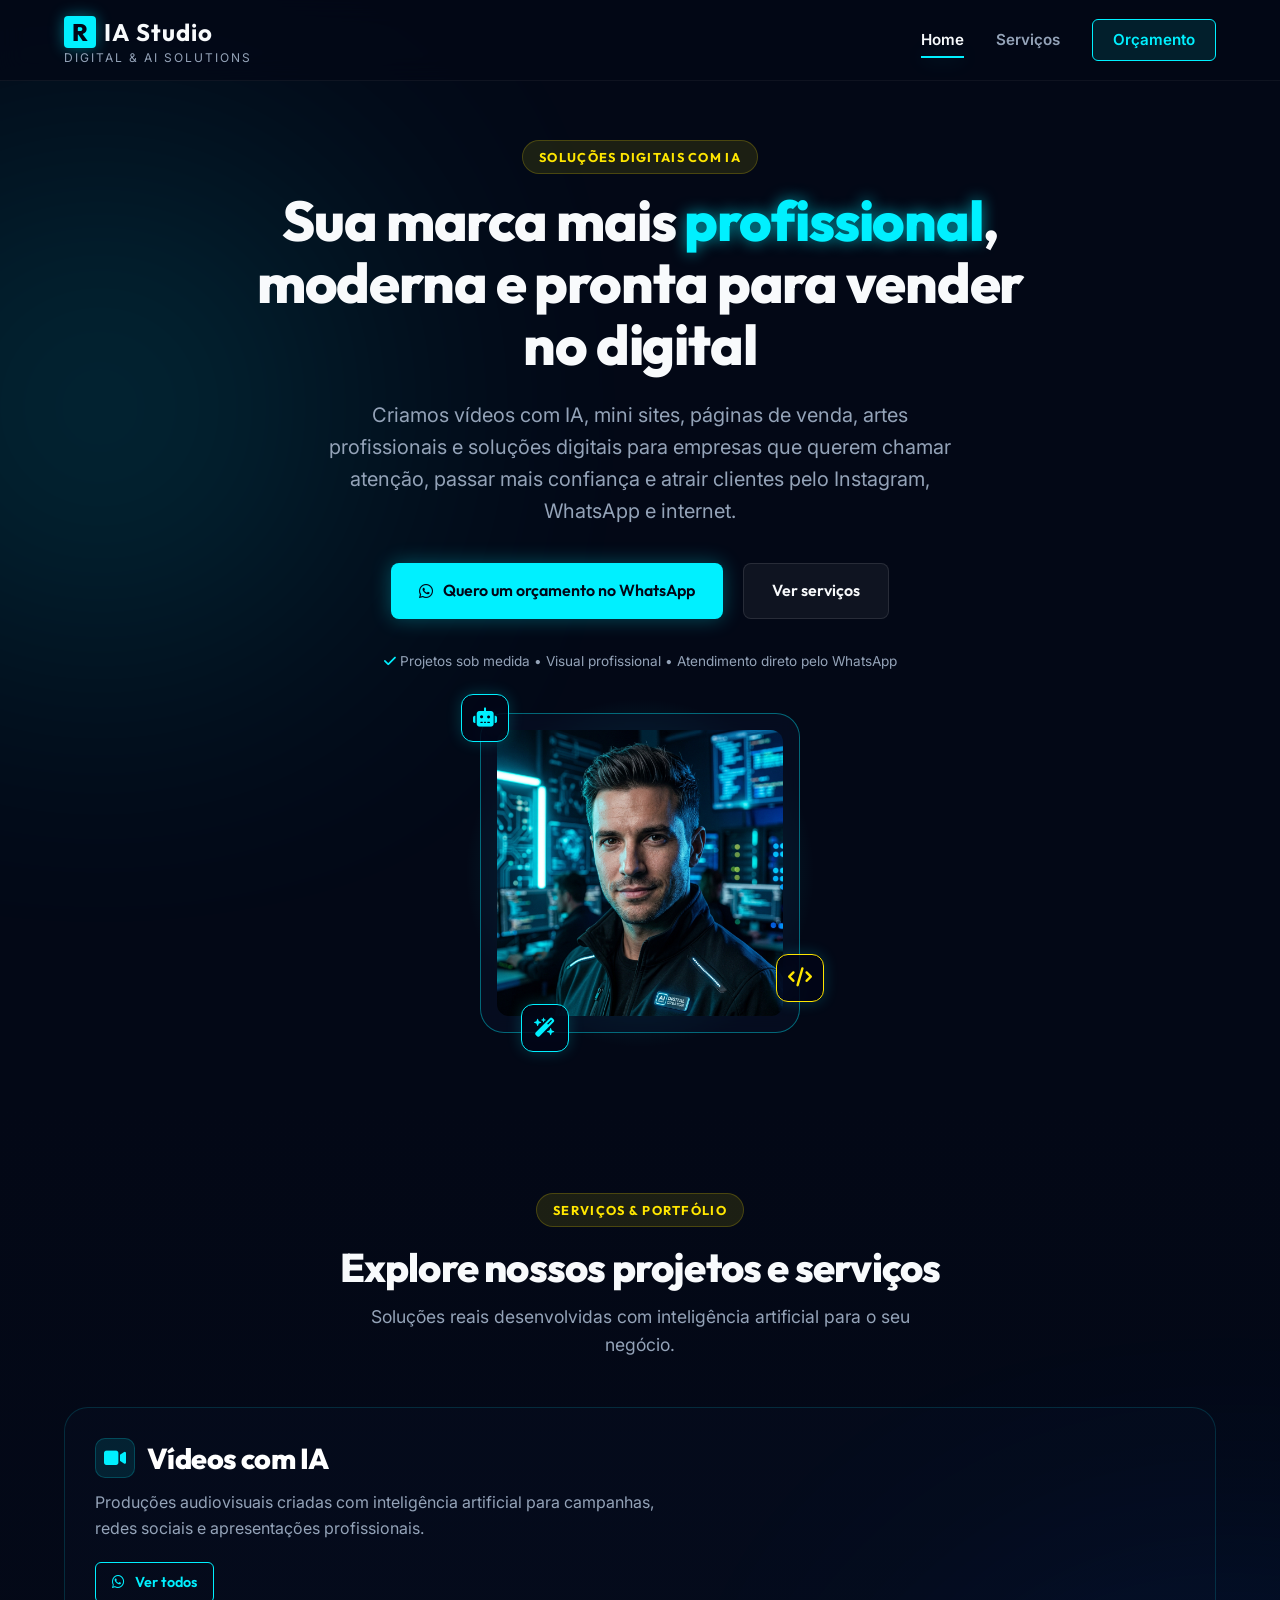
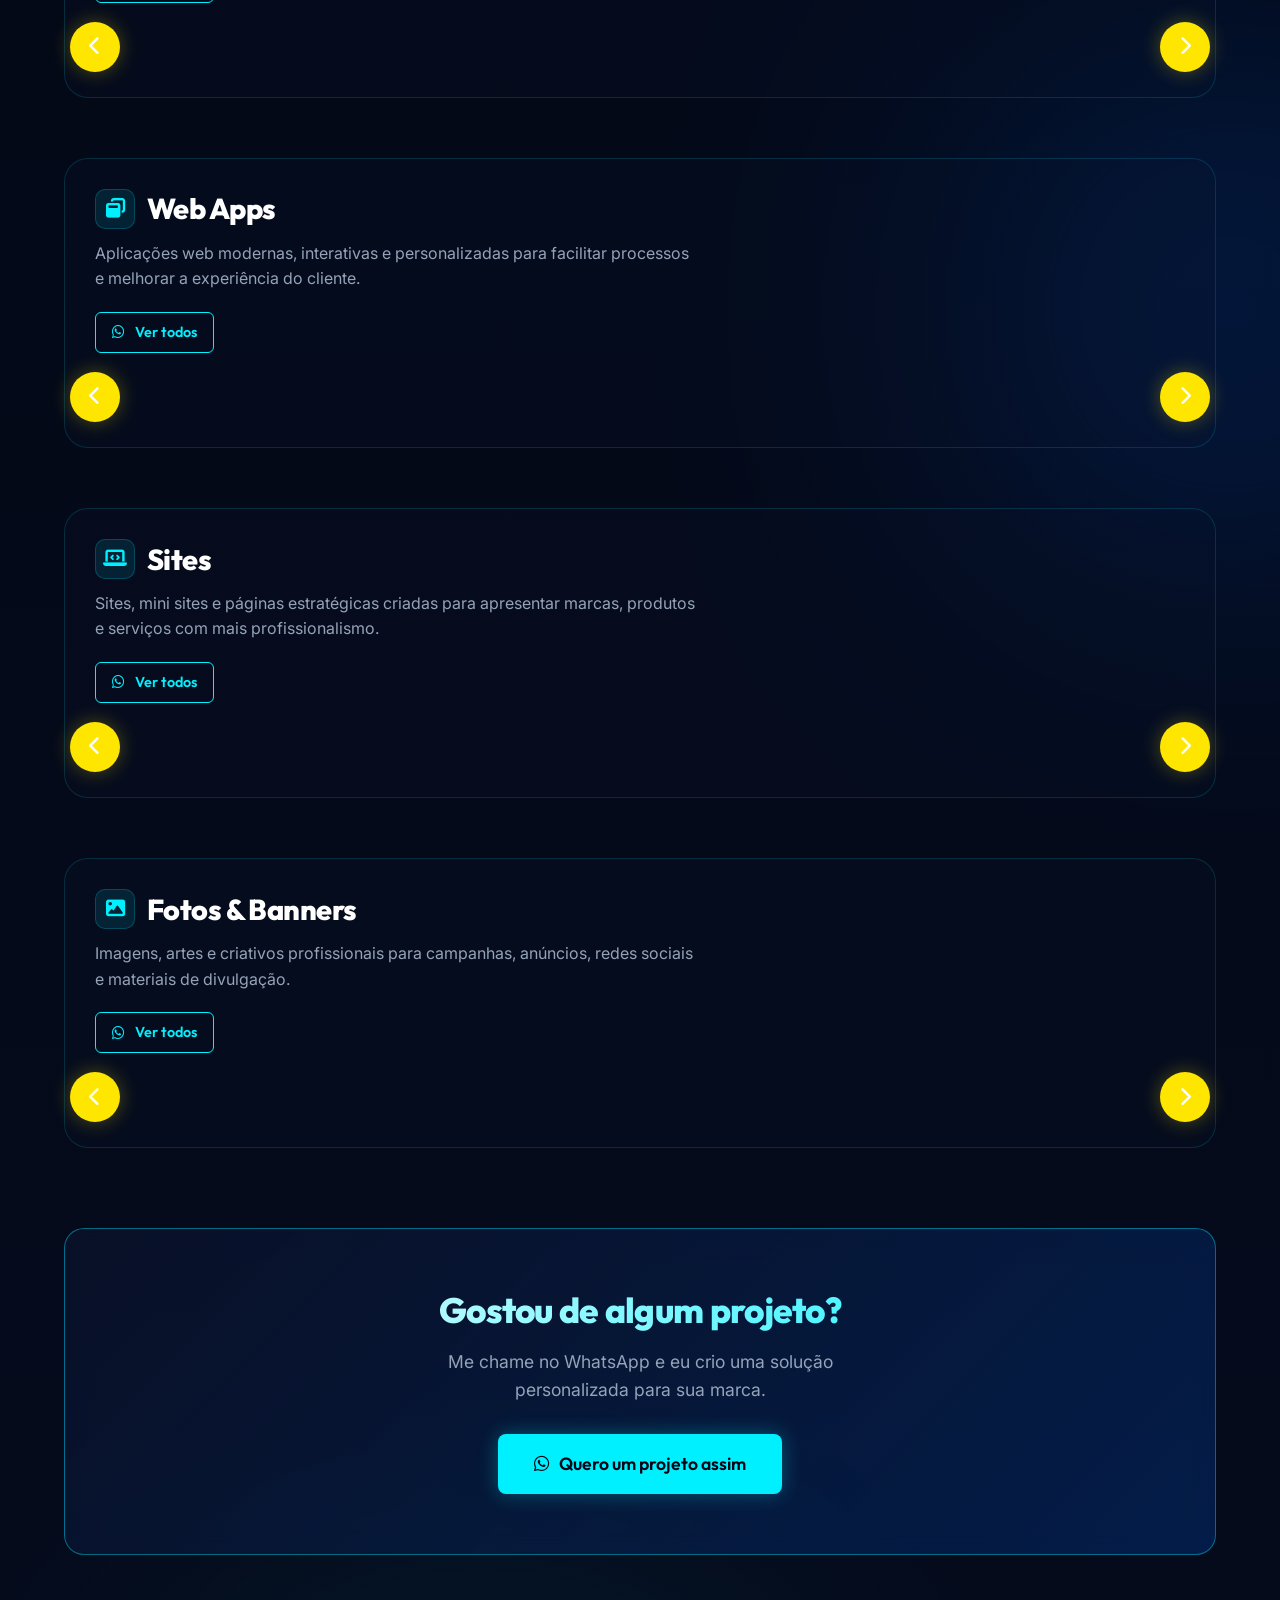
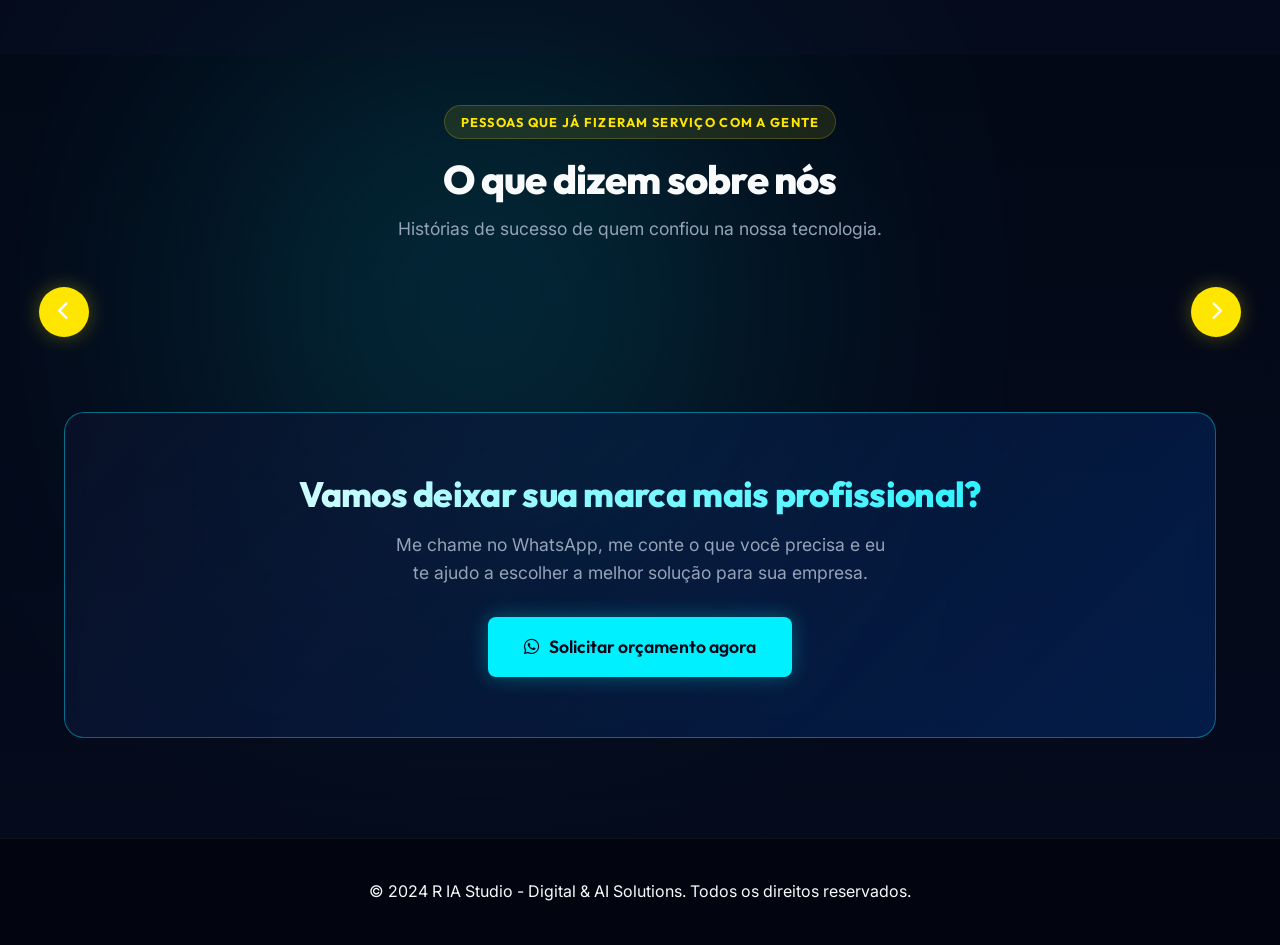
==== index.html @ 137bfc3b "feat: Restructure portfolio into 4 separate category carousels and remove tab filtering" ====
<!DOCTYPE html>
<html lang="pt-BR">
<head>
    <meta charset="UTF-8">
    <meta name="viewport" content="width=device-width, initial-scale=1.0">
    <meta name="description" content="R IA Studio - Digital & AI Solutions. Portfólio premium de criação de vídeos, web apps, sites e artes usando Inteligência Artificial.">
    <title>R IA Studio | Digital & AI Solutions</title>
    
    <!-- Google Fonts -->
    <link rel="preconnect" href="https://fonts.googleapis.com">
    <link rel="preconnect" href="https://fonts.gstatic.com" crossorigin>
    <link href="https://fonts.googleapis.com/css2?family=Inter:wght@300;400;600;700&family=Outfit:wght@400;600;800&display=swap" rel="stylesheet">
    
    <!-- FontAwesome for Icons -->
    <link rel="stylesheet" href="https://cdnjs.cloudflare.com/ajax/libs/font-awesome/6.4.0/css/all.min.css">
    
    <!-- Custom CSS -->
    <link rel="stylesheet" href="style.css">
</head>
<body data-whatsapp="5511999999999">

    <!-- Background Glows -->
    <div class="glow-bg glow-1"></div>
    <div class="glow-bg glow-2"></div>
    <div class="glow-bg glow-3"></div>

    <!-- Header / Navbar -->
    <header class="header">
        <div class="container header-container">
            <a href="#" class="brand-logo">
                <div class="brand-top">
                    <span class="brand-r">R</span>
                    <span class="brand-name">IA Studio</span>
                </div>
                <span class="brand-sub">Digital & AI Solutions</span>
            </a>
            
            <nav class="nav">
                <a href="#home" class="nav-link active">Home</a>

                <a href="#services" class="nav-link">Serviços</a>
                <a href="https://wa.me/5511999999999" target="_blank" class="nav-link nav-btn">Orçamento</a>
            </nav>
            
            <button class="mobile-nav-toggle" aria-label="Abrir Menu">
                <i class="fa-solid fa-bars"></i>
            </button>
        </div>
    </header>

    <!-- Mobile Navigation Menu -->
    <div class="mobile-menu">
        <a href="#home" class="mobile-link">Home</a>

        <a href="#services" class="mobile-link">Serviços</a>
        <a href="https://wa.me/5511999999999" target="_blank" class="mobile-link mobile-btn">Orçamento</a>
    </div>

    <!-- SESSÃO 1: HERO -->
    <section id="home" class="hero">
        <div class="container hero-container">
            <div class="hero-content">

                
                <span class="badge neon-yellow-text">SOLUÇÕES DIGITAIS COM IA</span>
                <h1 class="hero-title editable" data-key="hero-title">Sua marca mais <span class="text-glow">profissional</span>, moderna e pronta para vender no digital</h1>
                <p class="hero-description editable" data-key="hero-description">Criamos vídeos com IA, mini sites, páginas de venda, artes profissionais e soluções digitais para empresas que querem chamar atenção, passar mais confiança e atrair clientes pelo Instagram, WhatsApp e internet.</p>
                
                <div class="hero-buttons">
                    <a href="https://wa.me/5511999999999" target="_blank" class="btn btn-primary"><i class="fa-brands fa-whatsapp"></i> Quero um orçamento no WhatsApp</a>
                    <a href="#services" class="btn btn-secondary">Ver serviços</a>
                </div>
                <p class="hero-small-text"><i class="fa-solid fa-check"></i> Projetos sob medida &bull; Visual profissional &bull; Atendimento direto pelo WhatsApp</p>
            </div>
            
            <!-- Hero Image Wrapper -->
            <div class="hero-image-wrapper">
                <div class="portrait-glow"></div>
                <div class="hero-image-card card-glass">
                    <img src="assets/avatar.png" alt="Especialista no Computador" class="hero-img" id="avatarImg">
                    <button class="change-avatar-btn" id="changeAvatarBtn" title="Alterar Foto"><i class="fa-solid fa-camera"></i></button>
                    <!-- Floating Tech Icons -->
                    <div class="tech-icon icon-1"><i class="fa-solid fa-robot"></i></div>
                    <div class="tech-icon icon-2"><i class="fa-solid fa-code"></i></div>
                    <div class="tech-icon icon-3"><i class="fa-solid fa-wand-magic-sparkles"></i></div>
                </div>
            </div>
        </div>
    </section>



    <!-- SESSÃO 3: SERVIÇOS & PORTFÓLIO -->
    <section id="services" class="portfolio-section">
        <div class="container">
            <div class="section-header text-center">
                <span class="badge neon-yellow-text">SERVIÇOS & PORTFÓLIO</span>
                <h2 class="section-title">Explore nossos projetos e serviços</h2>
                <p class="section-subtitle">Soluções reais desenvolvidas com inteligência artificial para o seu negócio.</p>
            </div>

            <!-- BLOCO 1: VÍDEOS COM IA -->
            <div class="portfolio-category-block" id="category-videos">
                <div class="category-header">
                    <div class="cat-title-wrap">
                        <div class="cat-icon"><i class="fa-solid fa-video"></i></div>
                        <h3 class="cat-title">Vídeos com IA</h3>
                    </div>
                    <p class="cat-desc">Produções audiovisuais criadas com inteligência artificial para campanhas, redes sociais e apresentações profissionais.</p>
                    <a href="https://wa.me/5511999999999?text=Olá,%20gostaria%20de%20saber%20mais%20sobre%20Vídeos%20com%20IA!" target="_blank" class="btn btn-small btn-outline"><i class="fa-brands fa-whatsapp"></i> Ver todos</a>
                </div>
                <div class="portfolio-carousel-wrapper category-carousel">
                    <button class="carousel-control prev-btn" id="carouselPrevVideos" aria-label="Anterior"><i class="fa-solid fa-chevron-left"></i></button>
                    <div class="portfolio-grid" id="portfolioGridVideos"></div>
                    <button class="carousel-control next-btn" id="carouselNextVideos" aria-label="Próximo"><i class="fa-solid fa-chevron-right"></i></button>
                </div>
            </div>

            <!-- BLOCO 2: WEB APPS -->
            <div class="portfolio-category-block" id="category-apps">
                <div class="category-header">
                    <div class="cat-title-wrap">
                        <div class="cat-icon"><i class="fa-solid fa-window-restore"></i></div>
                        <h3 class="cat-title">Web Apps</h3>
                    </div>
                    <p class="cat-desc">Aplicações web modernas, interativas e personalizadas para facilitar processos e melhorar a experiência do cliente.</p>
                    <a href="https://wa.me/5511999999999?text=Olá,%20gostaria%20de%20saber%20mais%20sobre%20Web%20Apps!" target="_blank" class="btn btn-small btn-outline"><i class="fa-brands fa-whatsapp"></i> Ver todos</a>
                </div>
                <div class="portfolio-carousel-wrapper category-carousel">
                    <button class="carousel-control prev-btn" id="carouselPrevApps" aria-label="Anterior"><i class="fa-solid fa-chevron-left"></i></button>
                    <div class="portfolio-grid" id="portfolioGridApps"></div>
                    <button class="carousel-control next-btn" id="carouselNextApps" aria-label="Próximo"><i class="fa-solid fa-chevron-right"></i></button>
                </div>
            </div>

            <!-- BLOCO 3: SITES -->
            <div class="portfolio-category-block" id="category-sites">
                <div class="category-header">
                    <div class="cat-title-wrap">
                        <div class="cat-icon"><i class="fa-solid fa-laptop-code"></i></div>
                        <h3 class="cat-title">Sites</h3>
                    </div>
                    <p class="cat-desc">Sites, mini sites e páginas estratégicas criadas para apresentar marcas, produtos e serviços com mais profissionalismo.</p>
                    <a href="https://wa.me/5511999999999?text=Olá,%20gostaria%20de%20saber%20mais%20sobre%20Sites!" target="_blank" class="btn btn-small btn-outline"><i class="fa-brands fa-whatsapp"></i> Ver todos</a>
                </div>
                <div class="portfolio-carousel-wrapper category-carousel">
                    <button class="carousel-control prev-btn" id="carouselPrevSites" aria-label="Anterior"><i class="fa-solid fa-chevron-left"></i></button>
                    <div class="portfolio-grid" id="portfolioGridSites"></div>
                    <button class="carousel-control next-btn" id="carouselNextSites" aria-label="Próximo"><i class="fa-solid fa-chevron-right"></i></button>
                </div>
            </div>

            <!-- BLOCO 4: FOTOS & BANNERS -->
            <div class="portfolio-category-block" id="category-design">
                <div class="category-header">
                    <div class="cat-title-wrap">
                        <div class="cat-icon"><i class="fa-solid fa-image"></i></div>
                        <h3 class="cat-title">Fotos & Banners</h3>
                    </div>
                    <p class="cat-desc">Imagens, artes e criativos profissionais para campanhas, anúncios, redes sociais e materiais de divulgação.</p>
                    <a href="https://wa.me/5511999999999?text=Olá,%20gostaria%20de%20saber%20mais%20sobre%20Fotos%20e%20Banners!" target="_blank" class="btn btn-small btn-outline"><i class="fa-brands fa-whatsapp"></i> Ver todos</a>
                </div>
                <div class="portfolio-carousel-wrapper category-carousel">
                    <button class="carousel-control prev-btn" id="carouselPrevDesign" aria-label="Anterior"><i class="fa-solid fa-chevron-left"></i></button>
                    <div class="portfolio-grid" id="portfolioGridDesign"></div>
                    <button class="carousel-control next-btn" id="carouselNextDesign" aria-label="Próximo"><i class="fa-solid fa-chevron-right"></i></button>
                </div>
            </div>

            <!-- CHAMADA FINAL DO PORTFÓLIO -->
            <div class="final-cta text-center card-glass">
                <h2>Gostou de algum projeto?</h2>
                <p>Me chame no WhatsApp e eu crio uma solução personalizada para sua marca.</p>
                <a href="https://wa.me/5511999999999?text=Olá,%20gostaria%20de%20solicitar%20um%20orçamento!" target="_blank" class="btn btn-primary btn-large pulse-animation"><i class="fa-brands fa-whatsapp"></i> Quero um projeto assim</a>
            </div>
        </div>
    </section>

    <!-- SESSÃO 4: DEPOIMENTOS -->
    <section id="testimonials" class="portfolio-section" style="padding-top: 50px;">
        <div class="container">
            <div class="section-header text-center">
                <span class="badge neon-yellow-text editable" data-key="testi-badge">PESSOAS QUE JÁ FIZERAM SERVIÇO COM A GENTE</span>
                <h2 class="section-title editable" data-key="testi-title">O que dizem sobre nós</h2>
                <p class="section-subtitle editable" data-key="testi-subtitle">Histórias de sucesso de quem confiou na nossa tecnologia.</p>
            </div>

            <!-- Grid do Carrossel de Depoimentos (Preenchido dinamicamente) -->
            <div class="portfolio-carousel-wrapper">
                <button class="carousel-control prev-btn" id="testiPrevBtn" aria-label="Anterior"><i class="fa-solid fa-chevron-left"></i></button>
                
                <div class="portfolio-grid" id="testimonialsGrid">
                    <!-- Cards will be injected by script.js -->
                </div>
                
                <button class="carousel-control next-btn" id="testiNextBtn" aria-label="Próximo"><i class="fa-solid fa-chevron-right"></i></button>
            </div>
            
            
            <!-- Chamada Final -->
            <div class="final-cta text-center card-glass">
                <h2>Vamos deixar sua marca mais profissional?</h2>
                <p>Me chame no WhatsApp, me conte o que você precisa e eu te ajudo a escolher a melhor solução para sua empresa.</p>
                <a href="https://wa.me/5511999999999?text=Olá,%20gostaria%20de%20solicitar%20um%20orçamento!" target="_blank" class="btn btn-primary btn-large pulse-animation"><i class="fa-brands fa-whatsapp"></i> Solicitar orçamento agora</a>
            </div>
            
        </div>
    </section>

    <!-- Lightboxes (Video/Image Previews) -->
    <div class="video-lightbox" id="videoLightbox">
        <button class="lightbox-close" id="lightboxClose"><i class="fa-solid fa-xmark"></i></button>
        <div class="lightbox-content">
            <video id="lightboxVideo" controls controlsList="nodownload">
                <source src="" type="video/mp4">
            </video>
        </div>
    </div>

    <div class="image-lightbox" id="imageLightbox">
        <button class="lightbox-close" id="imageLightboxClose"><i class="fa-solid fa-xmark"></i></button>
        <div class="lightbox-content">
            <img id="lightboxImg" src="" alt="Preview">
        </div>
    </div>

    <!-- Footer -->
    <footer class="footer">
        <div class="container text-center">
            <p>&copy; 2024 R IA Studio - Digital & AI Solutions. Todos os direitos reservados.</p>
        </div>
    </footer>

    <!-- ==========================================
       PAINEL ADMINISTRATIVO (ADMIN PANEL)
       ========================================== -->
    
    <!-- Botão de Engrenagem Flutuante para Ativação -->
    <button class="admin-toggle-btn" id="adminToggleBtn" title="Ativar Modo Admin" style="display: none !important; background: rgb(255, 230, 0); color: rgb(0, 0, 0);">
        <i class="fa-solid fa-gear"></i>
    </button>

    <!-- Barra de Controle do Administrador -->
    <div class="admin-controls-panel" id="adminControlsPanel">
        <div class="admin-panel-brand">
            <i class="fa-solid fa-screwdriver-wrench"></i> Modo Editor
        </div>
        <div class="admin-panel-whatsapp-config">
            <label for="adminWhatsappPhone"><i class="fa-brands fa-whatsapp"></i> Whats (Apenas números):</label>
            <input type="text" id="adminWhatsappPhone" placeholder="Ex: 5511999999999">
        </div>
        <div class="admin-panel-buttons">
            <button class="admin-btn admin-btn-primary" id="addNewItemBtn">
                <i class="fa-solid fa-plus"></i> Novo Projeto
            </button>
            <button class="admin-btn admin-btn-primary" id="addNewTestiBtn">
                <i class="fa-solid fa-plus"></i> Novo Depoimento
            </button>
            <button class="admin-btn admin-btn-success" id="exportHtmlBtn" style="display: none;">
                <i class="fa-solid fa-download"></i> Exportar HTML Final
            </button>
            <button class="admin-btn admin-btn-danger" id="exitAdminBtn">
                <i class="fa-solid fa-xmark"></i> Sair
            </button>
        </div>
        <div class="admin-panel-tip">
            Dica: Dê dois cliques em qualquer texto com borda amarela para editá-lo diretamente na tela.
        </div>
    </div>

    <!-- Modal para Adicionar/Editar Item do Portfólio -->
    <div class="admin-modal" id="adminModal">
        <div class="admin-modal-content card-glass">
            <button class="admin-modal-close" id="adminModalClose"><i class="fa-solid fa-xmark"></i></button>
            <h3 id="modalTitle">Editar Item</h3>
            <form id="portfolioItemForm">
                <input type="hidden" id="editItemId" value="">
                <input type="hidden" id="itemSectionType" value="portfolio">
                
                <div class="form-group">
                    <label class="form-label" for="itemTitle">Título do Card / Nome do Cliente</label>
                    <input type="text" id="itemTitle" required placeholder="Ex: João da Silva ou Comercial de Perfume" class="form-input">
                </div>
                
                <div class="form-group" id="categoryGroup">
                    <label class="form-label" for="itemCategory">Aba/Categoria (Apenas para Projetos)</label>
                    <select id="itemCategory" class="form-input form-select">
                        <option value="videos">Vídeos com IA</option>
                        <option value="apps">Web Apps</option>
                        <option value="sites">Sites</option>
                        <option value="design">Fotos & Banners</option>
                    </select>
                </div>
                
                <div class="form-group">
                    <label class="form-label" for="itemMediaType">Tipo de Mídia</label>
                    <select id="itemMediaType" required class="form-input form-select">
                        <option value="video">Vídeo (.mp4 ou URL de vídeo)</option>
                        <option value="image">Imagem / Foto (Mockup ou Design)</option>
                    </select>
                </div>
                
                <div class="form-group">
                    <label class="form-label" for="itemMediaUrl">Link de Mídia (URL ou arquivo local)</label>
                    <input type="text" id="itemMediaUrl" required placeholder="Ex: https://caminho.com/video.mp4 ou assets/video.mp4" class="form-input">
                    <span class="form-tip">Cole o link direto do vídeo/imagem ou o nome do arquivo que está na pasta assets (ex: assets/video.mp4).</span>
                </div>
                
                <div class="form-group">
                    <label class="form-label" for="itemExternalUrl">Link do Projeto / Demo (Opcional)</label>
                    <input type="text" id="itemExternalUrl" placeholder="Ex: https://meusite.com.br" class="form-input">
                    <span class="form-tip">Use apenas se quiser que o cliente seja direcionado para outro site ao clicar (ideal para Apps e Sites).</span>
                </div>
                
                <div class="form-group">
                    <label class="form-label" for="itemDescription">Descrição Curta</label>
                    <textarea id="itemDescription" required placeholder="Explique brevemente o projeto..." class="form-input form-textarea"></textarea>
                </div>
                
                <button type="submit" class="btn btn-primary btn-block" id="saveItemBtn">Salvar no Portfólio</button>
            </form>
        </div>
    </div>

    <!-- Modal para Alterar Imagens/Avatar -->
    <div class="admin-modal" id="avatarModal">
        <div class="admin-modal-content card-glass">
            <button class="admin-modal-close" id="avatarModalClose"><i class="fa-solid fa-xmark"></i></button>
            <h3>Alterar Imagem do Avatar</h3>
            <form id="avatarForm">
                <div class="form-group">
                    <label class="form-label" for="avatarUrl">Link da Imagem / Caminho Local</label>
                    <input type="text" id="avatarUrl" required placeholder="Ex: assets/avatar.png ou link da web" class="form-input">
                </div>
                <button type="submit" class="btn btn-primary btn-block">Atualizar Imagem</button>
            </form>
        </div>
    </div>

    <!-- Firebase SDK Compat -->
    <script src="https://www.gstatic.com/firebasejs/10.12.2/firebase-app-compat.js"></script>
    <script src="https://www.gstatic.com/firebasejs/10.12.2/firebase-firestore-compat.js"></script>

    <!-- Custom JS -->
    <script src="script.js"></script>
</body>
</html>
---- style.css ----
/* ==========================================
   DESIGN SYSTEM & VARIABLES
   ========================================== */
:root {
    --bg-dark: #030816;
    --bg-card: rgba(10, 18, 42, 0.5);
    --border-glass: rgba(0, 240, 255, 0.15);
    --border-glass-hover: rgba(0, 240, 255, 0.4);
    
    --color-primary: #00f0ff;      /* Neon Cyan */
    --color-secondary: #0066ff;    /* Deep Electric Blue */
    --color-accent: #ffe600;       /* Neon Yellow */
    --color-text-main: #f8fafc;    /* Off-white */
    --color-text-muted: #94a3b8;   /* Slate Gray */
    --color-black: #020617;
    
    --font-heading: 'Outfit', sans-serif;
    --font-body: 'Inter', sans-serif;
    
    --transition-smooth: all 0.4s cubic-bezier(0.16, 1, 0.3, 1);
    --glow-shadow-primary: 0 0 20px rgba(0, 240, 255, 0.3);
    --glow-shadow-accent: 0 0 20px rgba(255, 230, 0, 0.3);
}

/* ==========================================
   BASE & RESET
   ========================================== */
* {
    margin: 0;
    padding: 0;
    box-sizing: border-box;
    scroll-behavior: smooth;
}

body {
    background-color: var(--bg-dark);
    color: var(--color-text-main);
    font-family: var(--font-body);
    line-height: 1.6;
    overflow-x: hidden;
    position: relative;
}

a {
    color: inherit;
    text-decoration: none;
}

img, video {
    max-width: 100%;
    height: auto;
    display: block;
}

.container {
    width: 100%;
    max-width: 1200px;
    margin: 0 auto;
    padding: 0 24px;
}

/* Ambient Background Glows */
.glow-bg {
    position: absolute;
    border-radius: 50%;
    filter: blur(150px);
    z-index: -1;
    pointer-events: none;
    opacity: 0.25;
}

.glow-1 {
    width: 400px;
    height: 400px;
    background: var(--color-primary);
    top: 5%;
    left: -100px;
}

.glow-2 {
    width: 500px;
    height: 500px;
    background: var(--color-secondary);
    top: 40%;
    right: -200px;
}

.glow-3 {
    width: 450px;
    height: 450px;
    background: var(--color-primary);
    bottom: 10%;
    left: 20%;
}

/* ==========================================
   TYPOGRAPHY & UTILITIES
   ========================================== */
h1, h2, h3, h4 {
    font-family: var(--font-heading);
    font-weight: 800;
    letter-spacing: -0.02em;
    line-height: 1.2;
}

.text-glow {
    color: var(--color-primary);
    text-shadow: 0 0 15px rgba(0, 240, 255, 0.6);
}

.neon-yellow-text {
    color: var(--color-accent) !important;
    font-weight: 700;
    letter-spacing: 0.1em;
    text-transform: uppercase;
}

.badge {
    display: inline-block;
    padding: 6px 16px;
    background: rgba(255, 230, 0, 0.1);
    border: 1px solid rgba(255, 230, 0, 0.2);
    border-radius: 50px;
    font-size: 0.8rem;
    font-family: var(--font-heading);
    margin-bottom: 16px;
}

.btn-glow-pill {
    display: inline-block;
    padding: 10px 24px;
    background: #0066ff;
    color: #fff;
    border-radius: 50px;
    font-family: var(--font-heading);
    font-weight: 600;
    font-size: 0.95rem;
    box-shadow: 0 0 20px rgba(0, 102, 255, 0.6), inset 0 0 10px rgba(255,255,255,0.2);
    border: 1px solid rgba(255, 255, 255, 0.2);
    text-transform: uppercase;
    letter-spacing: 0.05em;
    animation: glowPulse 3s infinite alternate;
}

@keyframes glowPulse {
    0% {
        box-shadow: 0 0 15px rgba(0, 102, 255, 0.5);
    }
    100% {
        box-shadow: 0 0 25px rgba(0, 240, 255, 0.8);
    }
}

.section-header {
    margin-bottom: 48px;
}

.section-title {
    font-size: 2.5rem;
    margin-bottom: 12px;
}

.section-subtitle {
    color: var(--color-text-muted);
    font-size: 1.1rem;
    max-width: 600px;
    margin: 0 auto;
}

.text-center {
    text-align: center;
}

/* Glassmorphism Cards */
.card-glass {
    background: var(--bg-card);
    backdrop-filter: blur(12px);
    -webkit-backdrop-filter: blur(12px);
    border: 1px solid var(--border-glass);
    border-radius: 16px;
    transition: var(--transition-smooth);
}

.card-glass:hover {
    border-color: var(--border-glass-hover);
    box-shadow: 0 10px 30px rgba(0, 240, 255, 0.1);
    transform: translateY(-5px);
}

/* Buttons */
.btn {
    display: inline-flex;
    align-items: center;
    justify-content: center;
    gap: 10px;
    padding: 14px 28px;
    border-radius: 8px;
    font-family: var(--font-heading);
    font-weight: 600;
    font-size: 1rem;
    cursor: pointer;
    transition: var(--transition-smooth);
    border: none;
}

.btn-primary {
    background: var(--color-primary);
    color: var(--color-black);
    box-shadow: var(--glow-shadow-primary);
}

.btn-primary:hover {
    background: #fff;
    box-shadow: 0 0 25px rgba(255, 255, 255, 0.5);
    transform: translateY(-2px);
}

.btn-secondary {
    background: rgba(255, 255, 255, 0.05);
    color: var(--color-text-main);
    border: 1px solid rgba(255, 255, 255, 0.1);
}

.btn-secondary:hover {
    background: rgba(255, 255, 255, 0.12);
    border-color: var(--color-primary);
    box-shadow: var(--glow-shadow-primary);
    transform: translateY(-2px);
}

.btn-block {
    width: 100%;
}

/* ==========================================
   HEADER / NAVIGATION
   ========================================== */
.header {
    position: fixed;
    top: 0;
    left: 0;
    width: 100%;
    z-index: 100;
    background: rgba(3, 8, 22, 0.7);
    backdrop-filter: blur(12px);
    -webkit-backdrop-filter: blur(12px);
    border-bottom: 1px solid rgba(255, 255, 255, 0.05);
    transition: var(--transition-smooth);
}

.header-container {
    display: flex;
    align-items: center;
    justify-content: space-between;
    height: 80px;
}

.logo {
    font-family: var(--font-heading);
    font-weight: 800;
    font-size: 1.5rem;
    color: #fff;
    display: flex;
    align-items: center;
    gap: 4px;
}

.logo-accent {
    color: var(--color-primary);
    text-shadow: var(--glow-shadow-primary);
}

.nav {
    display: flex;
    align-items: center;
    gap: 32px;
}

.nav-link {
    font-size: 0.95rem;
    font-weight: 600;
    color: var(--color-text-muted);
    transition: var(--transition-smooth);
    position: relative;
    padding: 6px 0;
}

.nav-link::after {
    content: '';
    position: absolute;
    bottom: 0;
    left: 0;
    width: 0;
    height: 2px;
    background: var(--color-primary);
    box-shadow: var(--glow-shadow-primary);
    transition: var(--transition-smooth);
}

.nav-link:hover, .nav-link.active {
    color: var(--color-text-main);
}

.nav-link:hover::after, .nav-link.active::after {
    width: 100%;
}

.nav-btn {
    background: rgba(0, 240, 255, 0.1);
    border: 1px solid var(--color-primary);
    padding: 8px 20px;
    border-radius: 6px;
    color: var(--color-primary);
    text-shadow: none;
}

.nav-btn::after {
    display: none;
}

.nav-btn:hover {
    background: var(--color-primary);
    color: var(--color-black);
    box-shadow: var(--glow-shadow-primary);
}

.mobile-nav-toggle {
    display: none;
    background: none;
    border: none;
    color: #fff;
    font-size: 1.5rem;
    cursor: pointer;
}

/* Mobile Menu */
.mobile-menu {
    position: fixed;
    top: 80px;
    left: 0;
    width: 100%;
    background: var(--bg-dark);
    border-bottom: 1px solid rgba(255, 255, 255, 0.08);
    display: flex;
    flex-direction: column;
    padding: 24px;
    gap: 20px;
    z-index: 99;
    transform: translateY(-150%);
    transition: var(--transition-smooth);
}

.mobile-menu.open {
    transform: translateY(0);
}

.mobile-link {
    font-size: 1.1rem;
    font-weight: 600;
    color: var(--color-text-muted);
    padding: 8px 0;
}

.mobile-link:hover {
    color: var(--color-primary);
}

.mobile-btn {
    text-align: center;
    border: 1px solid var(--color-primary);
    padding: 12px;
    border-radius: 8px;
    color: var(--color-primary);
}

.mobile-btn:hover {
    background: var(--color-primary);
    color: var(--color-black);
}

/* ==========================================
   HERO SECTION
   ========================================== */
.hero {
    min-height: 80vh;
    display: flex;
    align-items: center;
    padding-top: 140px;
    padding-bottom: 60px;
    position: relative;
}

.hero-container {
    display: flex;
    flex-direction: column;
    justify-content: center;
    align-items: center;
    text-align: center;
}

.hero-content {
    max-width: 800px;
}

.hero-title {
    font-size: 3.5rem;
    line-height: 1.1;
    margin-bottom: 24px;
}

.hero-description {
    font-size: 1.25rem;
    color: var(--color-text-muted);
    margin-bottom: 36px;
    max-width: 650px;
    margin-left: auto;
    margin-right: auto;
}

.hero-buttons {
    display: flex;
    gap: 20px;
    justify-content: center;
}

/* ==========================================
   EXPERIENCE / ABOUT SECTION
   ========================================== */
.experience-section {
    padding: 100px 0;
    position: relative;
}

.experience-container {
    display: grid;
    grid-template-columns: 1.2fr 0.8fr;
    gap: 60px;
    align-items: center;
}

.experience-title {
    font-size: 2.8rem;
    margin-top: 16px;
    margin-bottom: 36px;
}

.experience-grid {
    display: grid;
    grid-template-columns: 1fr 1fr;
    gap: 24px;
}

.exp-item {
    display: flex;
    gap: 16px;
    align-items: flex-start;
}

.exp-bullet {
    width: 8px;
    height: 8px;
    border-radius: 50%;
    background: var(--color-accent);
    box-shadow: var(--glow-shadow-accent);
    margin-top: 8px;
    flex-shrink: 0;
}

.exp-details h3 {
    font-size: 1.1rem;
    margin-bottom: 6px;
}

.exp-details p {
    font-size: 0.9rem;
    color: var(--color-text-muted);
    line-height: 1.4;
}

/* Portrait Wrapper (Right Column) */
.experience-portrait-wrapper {
    position: relative;
    display: flex;
    justify-content: center;
    align-items: center;
}

.portrait-glow {
    position: absolute;
    width: 110%;
    height: 110%;
    background: radial-gradient(circle, rgba(0, 102, 255, 0.4) 0%, rgba(0, 240, 255, 0.1) 50%, transparent 70%);
    z-index: -1;
}

.portrait-card {
    background: rgba(10, 20, 45, 0.4);
    backdrop-filter: blur(10px);
    border: 1px solid var(--border-glass-hover);
    padding: 16px;
    border-radius: 24px;
    box-shadow: 0 20px 40px rgba(0, 0, 0, 0.5), 0 0 30px rgba(0, 240, 255, 0.15);
    width: 100%;
    max-width: 360px;
    transform: rotate(2deg);
    transition: var(--transition-smooth);
}

.portrait-card:hover {
    transform: rotate(0deg) scale(1.02);
    box-shadow: 0 25px 50px rgba(0, 0, 0, 0.6), 0 0 40px rgba(0, 240, 255, 0.3);
}

.portrait-img {
    width: 100%;
    height: 380px;
    object-fit: cover;
    border-radius: 16px;
    margin-bottom: 16px;
}

.portrait-tag {
    text-align: center;
}

.portrait-tag h4 {
    font-size: 1.1rem;
    color: #fff;
    margin-bottom: 4px;
}

.portrait-tag p {
    font-size: 0.85rem;
    color: var(--color-primary);
    font-weight: 600;
}

/* ==========================================
   PORTFOLIO SECTION
   ========================================== */
.portfolio-section {
    padding: 100px 0;
    background: linear-gradient(180deg, transparent, rgba(5, 12, 35, 0.5), transparent);
}

.portfolio-tabs {
    display: flex;
    justify-content: center;
    gap: 12px;
    flex-wrap: wrap;
    margin-bottom: 48px;
}

.tab-btn {
    background: rgba(255, 255, 255, 0.03);
    border: 1px solid rgba(255, 255, 255, 0.08);
    color: var(--color-text-muted);
    padding: 10px 24px;
    border-radius: 30px;
    cursor: pointer;
    font-family: var(--font-heading);
    font-weight: 600;
    font-size: 0.95rem;
    transition: var(--transition-smooth);
}

.tab-btn:hover {
    border-color: var(--color-primary);
    color: #fff;
    box-shadow: 0 0 15px rgba(0, 240, 255, 0.15);
}

.tab-btn.active {
    background: rgba(255, 230, 0, 0.1);
    border-color: var(--color-accent);
    color: var(--color-accent);
    box-shadow: 0 0 15px rgba(255, 230, 0, 0.2);
}

/* Portfolio Carousel Wrapper */
.portfolio-carousel-wrapper {
    position: relative;
    width: 100%;
    display: flex;
    align-items: center;
}

.portfolio-grid {
    display: flex;
    flex-wrap: nowrap;
    gap: 30px;
    width: 100%;
    overflow-x: auto;
    scroll-behavior: smooth;
    scroll-snap-type: x mandatory;
    padding: 15px 5px;
    scrollbar-width: none; /* Firefox */
}

.portfolio-grid::-webkit-scrollbar {
    display: none; /* Chrome, Safari, Opera */
}

/* Portfolio Cards */
.portfolio-item {
    flex: 0 0 calc(33.333% - 20px); /* 3 cards visible on desktop */
    display: flex;
    flex-direction: column;
    overflow: hidden;
    opacity: 1;
    transform: scale(1);
    scroll-snap-align: start;
    transition: opacity 0.4s ease, transform 0.4s ease;
}

.portfolio-item.hidden {
    display: none !important; /* Hide completely from flex flow */
}

/* Carousel Controls */
.carousel-control {
    position: absolute;
    top: 50%;
    transform: translateY(-50%);
    width: 50px;
    height: 50px;
    border-radius: 50%;
    background: rgba(2, 6, 23, 0.8);
    border: 1px solid var(--border-glass-hover);
    color: var(--color-primary);
    font-size: 1.2rem;
    cursor: pointer;
    display: flex;
    align-items: center;
    justify-content: center;
    box-shadow: var(--glow-shadow-primary);
    z-index: 15;
    transition: var(--transition-smooth);
}

.carousel-control:hover {
    background: var(--color-primary);
    color: var(--color-black);
    box-shadow: 0 0 20px rgba(0, 240, 255, 0.6);
    transform: translateY(-50%) scale(1.1);
}

.prev-btn {
    left: -25px;
}

.next-btn {
    right: -25px;
}

@media (max-width: 1200px) {
    .prev-btn {
        left: 10px;
    }
    
    .next-btn {
        right: 10px;
    }
}

@media (max-width: 768px) {
    .carousel-control {
        display: flex; /* Always show arrows as requested */
        width: 40px;
        height: 40px;
        font-size: 1rem;
        top: 25%; /* Move arrows up over the image so they don't cover the text */
    }
    
    .portfolio-item {
        flex: 0 0 100%;
    }
}

@media (min-width: 769px) and (max-width: 992px) {
    .portfolio-item {
        flex: 0 0 calc(50% - 15px);
    }
}


.media-container {
    position: relative;
    width: 100%;
    aspect-ratio: 16 / 10;
    background: #020617;
    overflow: hidden;
    border-radius: 12px 12px 0 0;
}

.media-container img, .media-container video {
    width: 100%;
    height: 100%;
    object-fit: cover;
    transition: var(--transition-smooth);
}

.video-container video {
    pointer-events: none; /* Let overlay handle clicks */
}

/* Card Overlays */
.image-overlay, .video-overlay {
    position: absolute;
    top: 0;
    left: 0;
    width: 100%;
    height: 100%;
    background: rgba(3, 8, 22, 0.8);
    backdrop-filter: blur(4px);
    display: flex;
    justify-content: center;
    align-items: center;
    opacity: 0;
    transition: var(--transition-smooth);
    z-index: 2;
}

.portfolio-item:hover .image-overlay,
.portfolio-item:hover .video-overlay {
    opacity: 1;
}

.portfolio-item:hover .media-container img,
.portfolio-item:hover .media-container video {
    transform: scale(1.05);
}

.play-btn {
    width: 64px;
    height: 64px;
    border-radius: 50%;
    background: var(--color-primary);
    border: none;
    color: var(--color-black);
    font-size: 1.3rem;
    cursor: pointer;
    box-shadow: var(--glow-shadow-primary);
    transition: var(--transition-smooth);
    display: flex;
    align-items: center;
    justify-content: center;
    padding-left: 4px; /* Centering triangle icon */
}

.play-btn:hover {
    transform: scale(1.1);
    background: #fff;
    box-shadow: 0 0 30px rgba(255, 255, 255, 0.8);
}

.view-details-btn, .zoom-btn {
    background: #fff;
    border: none;
    color: var(--color-black);
    padding: 12px 24px;
    border-radius: 8px;
    font-family: var(--font-heading);
    font-weight: 600;
    font-size: 0.95rem;
    display: inline-flex;
    align-items: center;
    gap: 8px;
    cursor: pointer;
    transition: var(--transition-smooth);
}

.zoom-btn {
    width: 48px;
    height: 48px;
    border-radius: 50%;
    padding: 0;
    justify-content: center;
}

.view-details-btn:hover, .zoom-btn:hover {
    background: var(--color-primary);
    box-shadow: var(--glow-shadow-primary);
    transform: translateY(-2px);
}

.card-info {
    padding: 24px;
    flex-grow: 1;
    display: flex;
    flex-direction: column;
}

.card-category {
    font-family: var(--font-heading);
    font-size: 0.8rem;
    font-weight: 600;
    text-transform: uppercase;
    color: var(--color-primary);
    letter-spacing: 0.05em;
    margin-bottom: 8px;
}

.card-info h3 {
    font-size: 1.25rem;
    margin-bottom: 8px;
}

.card-info p {
    font-size: 0.9rem;
    color: var(--color-text-muted);
    line-height: 1.5;
}

/* ==========================================
   LIGHTBOX MODALS
   ========================================== */
.video-lightbox, .image-lightbox {
    position: fixed;
    top: 0;
    left: 0;
    width: 100%;
    height: 100%;
    background: rgba(2, 6, 23, 0.95);
    backdrop-filter: blur(12px);
    z-index: 1000;
    display: none;
    justify-content: center;
    align-items: center;
    opacity: 0;
    transition: opacity 0.3s ease;
}

.video-lightbox.open, .image-lightbox.open {
    display: flex;
    opacity: 1;
}

.lightbox-content {
    position: relative;
    width: 90%;
    max-width: 960px;
    aspect-ratio: 16 / 9;
    background: #000;
    border-radius: 12px;
    overflow: hidden;
    box-shadow: 0 0 50px rgba(0, 240, 255, 0.2);
}

.image-lightbox .lightbox-content {
    aspect-ratio: auto;
    max-height: 80vh;
    background: transparent;
    box-shadow: none;
    display: flex;
    justify-content: center;
}

.lightbox-video {
    width: 100%;
    height: 100%;
}

.lightbox-img {
    max-width: 100%;
    max-height: 80vh;
    object-fit: contain;
    border-radius: 8px;
    box-shadow: 0 0 50px rgba(0, 240, 255, 0.2);
}

.lightbox-close {
    position: absolute;
    top: 16px;
    right: 16px;
    width: 40px;
    height: 40px;
    border-radius: 50%;
    background: rgba(255, 255, 255, 0.1);
    color: #fff;
    border: none;
    font-size: 1.2rem;
    cursor: pointer;
    display: flex;
    align-items: center;
    justify-content: center;
    transition: var(--transition-smooth);
    z-index: 1010;
}

.lightbox-close:hover {
    background: #fff;
    color: #000;
    transform: rotate(90deg);
}

/* ==========================================
   CONTACT SECTION
   ========================================== */
.contact-section {
    padding: 100px 0;
    position: relative;
}

.contact-card {
    position: relative;
    padding: 60px;
    overflow: hidden;
}

.contact-glow {
    position: absolute;
    width: 300px;
    height: 300px;
    background: radial-gradient(circle, rgba(0, 240, 255, 0.25) 0%, transparent 70%);
    bottom: -100px;
    right: -100px;
    pointer-events: none;
}

.contact-content {
    position: relative;
    z-index: 2;
    max-width: 700px;
    margin: 0 auto;
    text-align: center;
}

.contact-title {
    font-size: 2.8rem;
    margin-bottom: 16px;
}

.contact-description {
    color: var(--color-text-muted);
    font-size: 1.15rem;
    margin-bottom: 40px;
}

.contact-form {
    display: flex;
    flex-direction: column;
    gap: 16px;
    text-align: left;
}

.form-row {
    display: grid;
    grid-template-columns: 1fr 1fr;
    gap: 16px;
}

.form-input {
    background: rgba(2, 6, 23, 0.6);
    border: 1px solid var(--border-glass);
    border-radius: 8px;
    color: #fff;
    padding: 16px 20px;
    font-family: var(--font-body);
    font-size: 0.95rem;
    transition: var(--transition-smooth);
}

.form-input::placeholder {
    color: var(--color-text-muted);
}

.form-input:focus {
    outline: none;
    border-color: var(--color-primary);
    box-shadow: 0 0 10px rgba(0, 240, 255, 0.2);
}

.form-select {
    cursor: pointer;
}

.form-select option {
    background: var(--bg-dark);
    color: #fff;
}

.form-textarea {
    resize: none;
    height: 120px;
}

/* ==========================================
   FOOTER
   ========================================== */
.footer {
    border-top: 1px solid rgba(255, 255, 255, 0.05);
    padding: 40px 0;
    background: #02050f;
}

.footer-container {
    display: flex;
    justify-content: space-between;
    align-items: center;
    flex-wrap: wrap;
    gap: 20px;
}

.footer-container p {
    color: var(--color-text-muted);
    font-size: 0.9rem;
}

.footer-socials {
    display: flex;
    gap: 16px;
}

.footer-socials a {
    width: 40px;
    height: 40px;
    border-radius: 50%;
    background: rgba(255, 255, 255, 0.03);
    border: 1px solid rgba(255, 255, 255, 0.08);
    display: flex;
    align-items: center;
    justify-content: center;
    color: var(--color-text-muted);
    transition: var(--transition-smooth);
}

.footer-socials a:hover {
    color: var(--color-primary);
    border-color: var(--color-primary);
    background: rgba(0, 240, 255, 0.05);
    transform: translateY(-3px);
}

/* ==========================================
   RESPONSIVENESS (MEDIA QUERIES)
   ========================================== */
@media (max-width: 992px) {
    .hero-title {
        font-size: 3rem;
    }
    
    .experience-container {
        grid-template-columns: 1fr;
        gap: 48px;
    }
    
    .experience-portrait-wrapper {
        order: -1; /* Move portrait to the top on mobile/tablet */
    }
    
    .portrait-card {
        transform: rotate(0);
    }
}

@media (max-width: 768px) {
    .nav {
        display: none; /* Hide desktop nav */
    }
    
    .mobile-nav-toggle {
        display: block; /* Show hamburger button */
    }
    
    .hero-title {
        font-size: 2.4rem;
    }
    
    .hero-description {
        font-size: 1.1rem;
    }
    
    .hero-buttons {
        flex-direction: column;
        gap: 12px;
    }
    
    .experience-title {
        font-size: 2.2rem;
        text-align: center;
    }
    
    .experience-grid {
        grid-template-columns: 1fr;
    }
    
    .contact-card {
        padding: 30px 20px;
    }
    
    .contact-title {
        font-size: 2rem;
    }
    
    .form-row {
        grid-template-columns: 1fr;
    }
    
    .footer-container {
        flex-direction: column;
        text-align: center;
    }
}

/* ==========================================
   ADMIN PANEL STYLES
   ========================================== */
body.admin-mode-active .editable {
    outline: 2px dashed var(--color-accent);
    outline-offset: 4px;
    cursor: text;
    transition: var(--transition-smooth);
}

body.admin-mode-active .editable:hover {
    background: rgba(255, 230, 0, 0.1);
    box-shadow: 0 0 10px rgba(255, 230, 0, 0.2);
}

/* Admin Toggle Button */
.admin-toggle-btn {
    position: fixed;
    bottom: 30px;
    left: 30px;
    width: 56px;
    height: 56px;
    border-radius: 50%;
    background: rgba(2, 6, 23, 0.85);
    border: 1px solid var(--border-glass-hover);
    color: var(--color-primary);
    font-size: 1.5rem;
    cursor: pointer;
    display: none; /* Oculto por padrão para clientes */
    align-items: center;
    justify-content: center;
    box-shadow: var(--glow-shadow-primary);
    z-index: 999;
    transition: var(--transition-smooth);
}

.admin-toggle-btn:hover {
    transform: rotate(45deg) scale(1.1);
    color: #fff;
    border-color: #fff;
    box-shadow: 0 0 25px rgba(0, 240, 255, 0.6);
}

/* Admin Controls Panel */
.admin-controls-panel {
    position: fixed;
    bottom: 0;
    left: 0;
    width: 100%;
    background: rgba(2, 6, 23, 0.95);
    backdrop-filter: blur(16px);
    -webkit-backdrop-filter: blur(16px);
    border-top: 1px solid var(--border-glass-hover);
    padding: 16px 24px;
    display: flex;
    align-items: center;
    justify-content: space-between;
    gap: 20px;
    z-index: 998;
    box-shadow: 0 -10px 40px rgba(0, 0, 0, 0.5);
    
    /* Ocultar 100% com opacidade e transform para não vazar na tela */
    opacity: 0;
    pointer-events: none;
    transform: translateY(100%);
    transition: transform 0.4s cubic-bezier(0.16, 1, 0.3, 1), opacity 0.4s ease;
}

.admin-controls-panel.open {
    opacity: 1;
    pointer-events: auto;
    transform: translateY(0);
}

.admin-panel-brand {
    font-family: var(--font-heading);
    font-weight: 800;
    color: var(--color-accent);
    text-shadow: var(--glow-shadow-accent);
    display: flex;
    align-items: center;
    gap: 8px;
    font-size: 1.1rem;
}

.admin-panel-buttons {
    display: flex;
    gap: 12px;
}

.admin-btn {
    display: inline-flex;
    align-items: center;
    gap: 8px;
    padding: 10px 20px;
    border-radius: 6px;
    font-family: var(--font-heading);
    font-weight: 600;
    font-size: 0.9rem;
    cursor: pointer;
    border: none;
    transition: var(--transition-smooth);
}

.admin-btn-primary {
    background: var(--color-primary);
    color: var(--color-black);
}

.admin-btn-primary:hover {
    background: #fff;
    box-shadow: var(--glow-shadow-primary);
}

.admin-btn-success {
    background: #10b981;
    color: #fff;
}

.admin-btn-success:hover {
    background: #059669;
    box-shadow: 0 0 15px rgba(16, 185, 129, 0.4);
}

.admin-btn-danger {
    background: #ef4444;
    color: #fff;
}

.admin-btn-danger:hover {
    background: #dc2626;
    box-shadow: 0 0 15px rgba(239, 68, 68, 0.4);
}

.admin-panel-tip {
    font-size: 0.8rem;
    color: var(--color-text-muted);
    max-width: 300px;
    text-align: right;
}

/* Card Admin Actions Overlay */
.card-admin-actions {
    position: absolute;
    top: 12px;
    right: 12px;
    display: none; /* Oculto por padrão para clientes */
    gap: 8px;
    z-index: 10;
    transition: var(--transition-smooth);
}

body.admin-mode-active .card-admin-actions {
    display: flex;
    opacity: 1;
}

.card-admin-btn {
    width: 32px;
    height: 32px;
    border-radius: 6px;
    border: none;
    cursor: pointer;
    display: flex;
    align-items: center;
    justify-content: center;
    font-size: 0.85rem;
    color: #fff;
    backdrop-filter: blur(8px);
    transition: var(--transition-smooth);
}

.card-edit-btn {
    background: rgba(16, 185, 129, 0.8);
    border: 1px solid rgba(16, 185, 129, 0.5);
}

.card-edit-btn:hover {
    background: #10b981;
    transform: scale(1.1);
}

.card-delete-btn {
    background: rgba(239, 68, 68, 0.8);
    border: 1px solid rgba(239, 68, 68, 0.5);
}

.card-delete-btn:hover {
    background: #ef4444;
    transform: scale(1.1);
}

/* Admin Modals */
.admin-modal {
    position: fixed;
    top: 0;
    left: 0;
    width: 100%;
    height: 100%;
    background: rgba(2, 6, 23, 0.85);
    backdrop-filter: blur(8px);
    z-index: 2000;
    display: none;
    justify-content: center;
    align-items: center;
    padding: 20px;
    opacity: 0;
    transition: opacity 0.3s ease;
}

.admin-modal.open {
    display: flex;
    opacity: 1;
}

.admin-modal-content {
    width: 100%;
    max-width: 500px;
    padding: 40px;
    position: relative;
    box-shadow: 0 0 40px rgba(0, 240, 255, 0.15);
}

.admin-modal-close {
    position: absolute;
    top: 20px;
    right: 20px;
    width: 32px;
    height: 32px;
    border-radius: 50%;
    background: rgba(255, 255, 255, 0.05);
    border: none;
    color: #fff;
    display: flex;
    align-items: center;
    justify-content: center;
    cursor: pointer;
    transition: var(--transition-smooth);
}

.admin-modal-close:hover {
    background: #fff;
    color: #000;
}

.admin-modal h3 {
    font-size: 1.5rem;
    margin-bottom: 24px;
    color: var(--color-primary);
}

.form-group {
    margin-bottom: 20px;
    display: flex;
    flex-direction: column;
    gap: 8px;
}

.form-label {
    font-family: var(--font-heading);
    font-weight: 600;
    font-size: 0.9rem;
    color: var(--color-text-main);
}

.form-tip {
    font-size: 0.75rem;
    color: var(--color-text-muted);
}

/* Avatar Image Edit Overlay */
.change-avatar-btn {
    position: absolute;
    bottom: 70px;
    right: 24px;
    width: 44px;
    height: 44px;
    border-radius: 50%;
    background: var(--color-primary);
    border: none;
    color: var(--color-black);
    font-size: 1.1rem;
    cursor: pointer;
    display: none;
    align-items: center;
    justify-content: center;
    box-shadow: var(--glow-shadow-primary);
    transition: var(--transition-smooth);
    z-index: 10;
}

body.admin-mode-active .change-avatar-btn {
    display: flex;
}

.change-avatar-btn:hover {
    background: #fff;
    transform: scale(1.1);
}

@media (max-width: 768px) {
    .admin-controls-panel {
        flex-direction: column;
        padding: 16px;
        gap: 12px;
    }
    
    .admin-panel-tip {
        text-align: center;
    }
    
    .admin-modal-content {
        padding: 24px;
    }
}

/* ==========================================
   PORTFOLIO BOTTOM CTA WHATSAPP BAR
   ========================================== */
.portfolio-cta-container {
    width: 100%;
    display: flex;
    justify-content: center;
    margin-top: 48px;
    margin-bottom: 24px;
}

.portfolio-whatsapp-cta {
    display: inline-flex;
    align-items: center;
    justify-content: center;
    gap: 12px;
    background: #25d366; /* Official WhatsApp Green */
    color: #fff;
    font-family: var(--font-heading);
    font-size: 1.15rem;
    font-weight: 700;
    padding: 18px 40px;
    border-radius: 12px;
    box-shadow: 0 0 25px rgba(37, 211, 102, 0.4);
    transition: var(--transition-smooth);
    width: 100%;
    max-width: 580px;
    text-transform: uppercase;
    letter-spacing: 0.05em;
}

.portfolio-whatsapp-cta:hover {
    background: #20ba5a;
    box-shadow: 0 0 35px rgba(37, 211, 102, 0.8);
    transform: translateY(-3px);
}

.portfolio-whatsapp-cta i {
    font-size: 1.5rem;
}

/* Admin Panel WhatsApp Configuration Group */
.admin-panel-whatsapp-config {
    display: flex;
    align-items: center;
    gap: 10px;
}

.admin-panel-whatsapp-config label {
    font-family: var(--font-heading);
    font-weight: 600;
    font-size: 0.85rem;
    color: var(--color-accent);
}

.admin-panel-whatsapp-config input {
    background: rgba(0, 0, 0, 0.5);
    border: 1px solid var(--border-glass);
    border-radius: 4px;
    color: #fff;
    padding: 6px 12px;
    font-family: var(--font-body);
    font-size: 0.85rem;
    width: 160px;
    transition: var(--transition-smooth);
}

.admin-panel-whatsapp-config input:focus {
    outline: none;
    border-color: var(--color-primary);
    box-shadow: 0 0 8px rgba(0, 240, 255, 0.4);
}

/* ==========================================
   NEW LANDING PAGE LAYOUT STYLES
   ========================================== */

/* Brand Identity */
.brand-logo {
    display: flex;
    flex-direction: column;
    text-decoration: none;
    line-height: 1;
}

.brand-top {
    display: flex;
    align-items: center;
    gap: 8px;
    margin-bottom: 4px;
}

.brand-r {
    background: var(--color-primary);
    color: var(--color-black);
    font-weight: 800;
    font-size: 1.5rem;
    width: 32px;
    height: 32px;
    display: flex;
    align-items: center;
    justify-content: center;
    border-radius: 4px;
    font-family: var(--font-heading);
    box-shadow: 0 0 15px rgba(0, 240, 255, 0.4);
}

.brand-name {
    color: var(--color-text-main);
    font-size: 1.5rem;
    font-weight: 700;
    font-family: var(--font-heading);
    letter-spacing: 1px;
}

.brand-sub {
    color: var(--color-text-muted);
    font-size: 0.75rem;
    font-family: var(--font-body);
    text-transform: uppercase;
    letter-spacing: 2px;
}

.hero-brand-mobile {
    display: none;
    margin-bottom: 2rem;
}

@media (max-width: 992px) {
    .header .brand-sub { display: none; }
    .hero-brand-mobile {
        display: flex;
        flex-direction: column;
        align-items: center;
    }
    .hero-brand-mobile .brand-top {
        justify-content: center;
    }
}

.hero-small-text {
    margin-top: 2rem;
    font-size: 0.85rem;
    color: var(--color-text-muted);
}

.hero-small-text i {
    color: var(--color-primary);
}

/* Hero Image Styles */
.hero-image-wrapper {
    position: relative;
    display: flex;
    justify-content: center;
    align-items: center;
    margin-top: 40px;
}

.hero-image-card {
    background: rgba(10, 20, 45, 0.4);
    backdrop-filter: blur(10px);
    border: 1px solid var(--border-glass-hover);
    padding: 16px;
    border-radius: 24px;
    position: relative;
    max-width: 320px;
    width: 100%;
}

.hero-img {
    width: 100%;
    height: auto;
    border-radius: 12px;
    display: block;
}

.tech-icon {
    position: absolute;
    width: 48px;
    height: 48px;
    background: rgba(2, 6, 23, 0.8);
    backdrop-filter: blur(8px);
    border: 1px solid var(--color-primary);
    border-radius: 12px;
    display: flex;
    align-items: center;
    justify-content: center;
    color: var(--color-primary);
    font-size: 1.2rem;
    box-shadow: 0 0 15px rgba(0, 240, 255, 0.2);
    animation: float 6s ease-in-out infinite;
}

.tech-icon.icon-1 { top: -20px; left: -20px; animation-delay: 0s; }
.tech-icon.icon-2 { bottom: 30px; right: -25px; animation-delay: 1s; color: var(--color-accent); border-color: var(--color-accent); }
.tech-icon.icon-3 { bottom: -20px; left: 40px; animation-delay: 2s; }

@keyframes float {
    0% { transform: translateY(0px); }
    50% { transform: translateY(-15px); }
    100% { transform: translateY(0px); }
}

/* Authority Section */
.authority-section {
    padding: 100px 0;
    position: relative;
}

.authority-grid {
    display: grid;
    grid-template-columns: repeat(auto-fit, minmax(280px, 1fr));
    gap: 30px;
    margin: 60px 0;
}

.authority-card {
    padding: 40px 30px;
    text-align: center;
    border-radius: 16px;
    transition: var(--transition-smooth);
}

.authority-card:hover {
    transform: translateY(-10px);
    box-shadow: 0 15px 30px rgba(0, 0, 0, 0.5);
    border-color: var(--border-glass-hover);
}

.authority-icon {
    font-size: 2.5rem;
    color: var(--color-accent);
    margin-bottom: 20px;
    text-shadow: var(--glow-shadow-accent);
}

.authority-card h3 {
    font-family: var(--font-heading);
    font-size: 1.4rem;
    margin-bottom: 15px;
    color: var(--color-primary);
}

/* Services Section */
.services-section {
    padding: 100px 0;
    background: linear-gradient(180deg, rgba(3,8,22,0) 0%, rgba(10,18,42,0.3) 100%);
}

.services-grid {
    display: grid;
    grid-template-columns: repeat(auto-fit, minmax(300px, 1fr));
    gap: 30px;
    margin-top: 60px;
}

.service-card {
    padding: 40px 30px;
    border-radius: 16px;
    display: flex;
    flex-direction: column;
    height: 100%;
}

.service-icon {
    font-size: 2rem;
    color: var(--color-primary);
    margin-bottom: 20px;
    background: rgba(0, 240, 255, 0.1);
    width: 60px;
    height: 60px;
    display: flex;
    align-items: center;
    justify-content: center;
    border-radius: 12px;
}

.service-card h3 {
    font-family: var(--font-heading);
    font-size: 1.5rem;
    margin-bottom: 15px;
}

.service-card p {
    color: var(--color-text-muted);
    margin-bottom: 30px;
    flex-grow: 1;
}

.btn-block {
    display: block;
    width: 100%;
    text-align: center;
}

/* Final CTA */
.final-cta {
    margin-top: 80px;
    padding: 60px 40px;
    border-radius: 20px;
    background: linear-gradient(135deg, rgba(10,18,42,0.8) 0%, rgba(0,102,255,0.2) 100%);
    border: 1px solid var(--border-glass-hover);
}

.final-cta h2 {
    font-family: var(--font-heading);
    font-size: 2.5rem;
    margin-bottom: 20px;
    background: linear-gradient(90deg, #fff, var(--color-primary));
    -webkit-background-clip: text;
    -webkit-text-fill-color: transparent;
}

.final-cta p {
    font-size: 1.2rem;
    color: var(--color-text-main);
    margin-bottom: 40px;
    max-width: 600px;
    margin-left: auto;
    margin-right: auto;
}

.btn-large {
    padding: 16px 36px;
    font-size: 1.1rem;
}

@media (max-width: 768px) {
    .authority-grid, .services-grid {
        grid-template-columns: 1fr;
        gap: 20px;
        margin: 40px 0;
    }
    
    .authority-card, .service-card {
        padding: 24px 20px;
        margin: 0 auto;
        width: 100%;
        text-align: center;
    }
    
    .authority-icon, .service-icon {
        display: flex;
        justify-content: center;
        align-items: center;
        margin: 0 auto 20px auto;
    }
    
    .final-cta {
        padding: 40px 20px;
        margin-top: 50px;
    }
    
    .final-cta h2 {
        font-size: 1.8rem;
    }
    
    .final-cta p {
        font-size: 1rem;
    }
}

/* Utility Animations */
.pulse-animation {
    animation: pulseGlow 2s infinite;
}

@keyframes pulseGlow {
    0% { box-shadow: 0 0 0 0 rgba(37, 211, 102, 0.4); }
    70% { box-shadow: 0 0 0 15px rgba(37, 211, 102, 0); }
    100% { box-shadow: 0 0 0 0 rgba(37, 211, 102, 0); }
}
.mt-4 { margin-top: 2rem; }

/* ==========================================
   PORTFOLIO CAROUSEL RESTORED STYLES
   ========================================== */
.portfolio-section {
    padding: 100px 0;
    background: linear-gradient(180deg, rgba(3,8,22,0) 0%, rgba(10,18,42,0.3) 100%);
    overflow: hidden;
}

.portfolio-tabs {
    display: flex;
    justify-content: center;
    flex-wrap: wrap;
    gap: 12px;
    margin-bottom: 40px;
}

.tab-btn {
    background: rgba(255, 255, 255, 0.05);
    border: 1px solid var(--border-glass);
    color: var(--color-text-main);
    padding: 10px 24px;
    border-radius: 30px;
    font-family: var(--font-heading);
    font-weight: 600;
    cursor: pointer;
    transition: var(--transition-smooth);
    font-size: 0.95rem;
}

.tab-btn:hover {
    background: rgba(255, 255, 255, 0.1);
    border-color: rgba(255, 255, 255, 0.3);
}

.tab-btn.active {
    background: var(--color-primary);
    color: var(--color-black);
    border-color: var(--color-primary);
    box-shadow: var(--glow-shadow-primary);
}

.portfolio-carousel-wrapper {
    position: relative;
    width: 100%;
    margin-top: 20px;
}

.portfolio-grid {
    display: flex;
    overflow-x: auto;
    scroll-behavior: smooth;
    gap: 30px;
    padding: 20px 0;
    scroll-snap-type: x mandatory;
    scrollbar-width: none; /* Firefox */
}

.portfolio-grid::-webkit-scrollbar {
    display: none; /* Chrome */
}

.portfolio-item {
    flex: 0 0 calc(33.333% - 20px);
    scroll-snap-align: start;
    display: flex;
    flex-direction: column;
    height: 100%;
    min-width: 300px;
    transition: var(--transition-smooth);
}

.portfolio-item.hidden {
    display: none !important;
}

.portfolio-item:hover {
    transform: translateY(-8px);
    box-shadow: 0 20px 40px rgba(0, 0, 0, 0.4);
    border-color: var(--border-glass-hover);
}

/* Controls */
.carousel-control {
    position: absolute;
    top: 50%;
    transform: translateY(-50%);
    width: 50px;
    height: 50px;
    border-radius: 50%;
    background: var(--color-accent);
    color: #fff;
    border: none;
    font-size: 1.2rem;
    display: flex;
    align-items: center;
    justify-content: center;
    cursor: pointer;
    z-index: 10;
    box-shadow: var(--glow-shadow-accent);
    transition: var(--transition-smooth);
}

.carousel-control:hover {
    background: #fff;
    color: var(--color-accent);
    transform: translateY(-50%) scale(1.1);
}

.prev-btn { left: -25px; }
.next-btn { right: -25px; }

@media (max-width: 768px) {
    .carousel-control {
        top: 25%;
        width: 40px;
        height: 40px;
        font-size: 1rem;
    }
    .portfolio-item {
        flex: 0 0 100%;
    }
}

/* Media Containers */
.media-container {
    position: relative;
    width: 100%;
    aspect-ratio: 16 / 10;
    background: #020617;
    overflow: hidden;
    border-radius: 12px 12px 0 0;
}

.media-container img, .media-container video {
    width: 100%;
    height: 100%;
    object-fit: cover;
    transition: var(--transition-smooth);
}

.video-container video {
    pointer-events: none;
}

/* Card Overlays */
.image-overlay, .video-overlay {
    position: absolute;
    top: 0;
    left: 0;
    width: 100%;
    height: 100%;
    background: rgba(3, 8, 22, 0.8);
    backdrop-filter: blur(4px);
    display: flex;
    justify-content: center;
    align-items: center;
    opacity: 0;
    transition: var(--transition-smooth);
    z-index: 2;
}

.portfolio-item:hover .image-overlay,
.portfolio-item:hover .video-overlay {
    opacity: 1;
}

.portfolio-item:hover .media-container img,
.portfolio-item:hover .media-container video {
    transform: scale(1.05);
}

.play-btn {
    width: 64px;
    height: 64px;
    border-radius: 50%;
    background: var(--color-primary);
    border: none;
    color: var(--color-black);
    font-size: 1.3rem;
    cursor: pointer;
    box-shadow: var(--glow-shadow-primary);
    transition: var(--transition-smooth);
    display: flex;
    align-items: center;
    justify-content: center;
    padding-left: 4px;
}

.play-btn:hover {
    transform: scale(1.1);
    background: #fff;
    box-shadow: 0 0 30px rgba(255, 255, 255, 0.8);
}

.view-details-btn, .zoom-btn {
    background: #fff;
    border: none;
    color: var(--color-black);
    padding: 12px 24px;
    border-radius: 8px;
    font-family: var(--font-heading);
    font-weight: 600;
    font-size: 0.95rem;
    display: inline-flex;
    align-items: center;
    gap: 8px;
    cursor: pointer;
    transition: var(--transition-smooth);
}

.zoom-btn {
    width: 48px;
    height: 48px;
    border-radius: 50%;
    padding: 0;
    justify-content: center;
}

.view-details-btn:hover, .zoom-btn:hover {
    background: var(--color-primary);
    box-shadow: var(--glow-shadow-primary);
    transform: translateY(-2px);
}

.card-info {
    padding: 24px;
    flex-grow: 1;
    display: flex;
    flex-direction: column;
}

.card-category {
    font-family: var(--font-heading);
    font-size: 0.8rem;
    font-weight: 600;
    text-transform: uppercase;
    color: var(--color-primary);
    letter-spacing: 0.05em;
    margin-bottom: 8px;
}

.card-info h3 {
    font-size: 1.25rem;
    margin-bottom: 8px;
}

.card-info p {
    font-size: 0.9rem;
    color: var(--color-text-muted);
    line-height: 1.5;
}

/* ==========================================
   LIGHTBOX MODALS
   ========================================== */
.video-lightbox, .image-lightbox {
    position: fixed;
    top: 0;
    left: 0;
    width: 100%;
    height: 100%;
    background: rgba(2, 6, 23, 0.95);
    backdrop-filter: blur(12px);
    z-index: 1000;
    display: none;
    justify-content: center;
    align-items: center;
    opacity: 0;
    transition: opacity 0.3s ease;
}

.video-lightbox.open, .image-lightbox.open {
    display: flex;
    opacity: 1;
}

.lightbox-content {
    position: relative;
    width: 90%;
    max-width: 960px;
    aspect-ratio: 16 / 9;
    background: #000;
    border-radius: 12px;
    overflow: hidden;
    box-shadow: 0 0 50px rgba(0, 240, 255, 0.2);
}

.image-lightbox .lightbox-content {
    aspect-ratio: auto;
    max-height: 80vh;
    background: transparent;
    box-shadow: none;
    display: flex;
    justify-content: center;
}

#lightboxVideo {
    width: 100%;
    height: 100%;
}

#lightboxImg {
    max-width: 100%;
    max-height: 80vh;
    object-fit: contain;
    border-radius: 8px;
    box-shadow: 0 0 50px rgba(0, 240, 255, 0.2);
}

.lightbox-close {
    position: absolute;
    top: 16px;
    right: 16px;
    width: 40px;
    height: 40px;
    border-radius: 50%;
    background: rgba(255, 255, 255, 0.1);
    color: #fff;
    border: none;
    font-size: 1.2rem;
    cursor: pointer;
    display: flex;
    align-items: center;
    justify-content: center;
    transition: var(--transition-smooth);
    z-index: 1010;
}

.lightbox-close:hover {
    background: #fff;
    color: #000;
    transform: rotate(90deg);
}

/* ==========================================
   ADMIN PANEL STYLES
   ========================================== */
body.admin-mode-active .editable {
    outline: 2px dashed var(--color-accent);
    outline-offset: 4px;
    cursor: text;
    transition: var(--transition-smooth);
}

body.admin-mode-active .editable:hover {
    background: rgba(255, 230, 0, 0.1);
    box-shadow: 0 0 10px rgba(255, 230, 0, 0.2);
}

/* Admin Toggle Button */
.admin-toggle-btn {
    position: fixed;
    bottom: 30px;
    left: 30px;
    width: 56px;
    height: 56px;
    border-radius: 50%;
    background: rgba(2, 6, 23, 0.85);
    border: 1px solid var(--border-glass-hover);
    color: var(--color-primary);
    font-size: 1.5rem;
    cursor: pointer;
    display: none;
    align-items: center;
    justify-content: center;
    box-shadow: var(--glow-shadow-primary);
    z-index: 999;
    transition: var(--transition-smooth);
}

.admin-toggle-btn:hover {
    transform: rotate(45deg) scale(1.1);
    color: #fff;
    border-color: #fff;
    box-shadow: 0 0 25px rgba(0, 240, 255, 0.6);
}

/* Admin Controls Panel */
.admin-controls-panel {
    position: fixed;
    bottom: 0;
    left: 0;
    width: 100%;
    background: rgba(2, 6, 23, 0.95);
    backdrop-filter: blur(16px);
    -webkit-backdrop-filter: blur(16px);
    border-top: 1px solid var(--border-glass-hover);
    padding: 16px 24px;
    display: flex;
    align-items: center;
    justify-content: space-between;
    gap: 20px;
    z-index: 998;
    box-shadow: 0 -10px 40px rgba(0, 0, 0, 0.5);
    opacity: 0;
    pointer-events: none;
    transform: translateY(100%);
    transition: transform 0.4s cubic-bezier(0.16, 1, 0.3, 1), opacity 0.4s ease;
}

.admin-controls-panel.open {
    opacity: 1;
    pointer-events: auto;
    transform: translateY(0);
}

.admin-panel-brand {
    font-family: var(--font-heading);
    font-weight: 800;
    color: var(--color-accent);
    text-shadow: var(--glow-shadow-accent);
    display: flex;
    align-items: center;
    gap: 8px;
    font-size: 1.1rem;
}

.admin-panel-buttons {
    display: flex;
    gap: 12px;
}

.admin-btn {
    display: inline-flex;
    align-items: center;
    gap: 8px;
    padding: 10px 20px;
    border-radius: 6px;
    font-family: var(--font-heading);
    font-weight: 600;
    font-size: 0.9rem;
    cursor: pointer;
    border: none;
    transition: var(--transition-smooth);
}

.admin-btn-primary { background: var(--color-primary); color: var(--color-black); }
.admin-btn-primary:hover { background: #fff; box-shadow: var(--glow-shadow-primary); }
.admin-btn-success { background: #10b981; color: #fff; }
.admin-btn-success:hover { background: #059669; box-shadow: 0 0 15px rgba(16, 185, 129, 0.4); }
.admin-btn-danger { background: #ef4444; color: #fff; }
.admin-btn-danger:hover { background: #dc2626; box-shadow: 0 0 15px rgba(239, 68, 68, 0.4); }

.admin-panel-tip {
    font-size: 0.8rem;
    color: var(--color-text-muted);
    max-width: 300px;
    text-align: right;
}

/* Card Admin Actions Overlay */
.card-admin-actions {
    position: absolute;
    top: 12px;
    right: 12px;
    display: none;
    gap: 8px;
    z-index: 10;
    transition: var(--transition-smooth);
}

body.admin-mode-active .card-admin-actions {
    display: flex;
    opacity: 1;
}

.card-admin-btn {
    width: 32px;
    height: 32px;
    border-radius: 6px;
    border: none;
    cursor: pointer;
    display: flex;
    align-items: center;
    justify-content: center;
    font-size: 0.85rem;
    color: #fff;
    backdrop-filter: blur(8px);
    transition: var(--transition-smooth);
}

.card-edit-btn { background: rgba(16, 185, 129, 0.8); border: 1px solid rgba(16, 185, 129, 0.5); }
.card-edit-btn:hover { background: #10b981; transform: scale(1.1); }
.card-delete-btn { background: rgba(239, 68, 68, 0.8); border: 1px solid rgba(239, 68, 68, 0.5); }
.card-delete-btn:hover { background: #ef4444; transform: scale(1.1); }

/* Admin Modals */
.admin-modal {
    position: fixed;
    top: 0;
    left: 0;
    width: 100%;
    height: 100%;
    background: rgba(2, 6, 23, 0.85);
    backdrop-filter: blur(8px);
    z-index: 2000;
    display: none;
    justify-content: center;
    align-items: center;
    padding: 20px;
    opacity: 0;
    transition: opacity 0.3s ease;
}

.admin-modal.open {
    display: flex;
    opacity: 1;
}

.admin-modal-content {
    width: 100%;
    max-width: 500px;
    padding: 40px;
    position: relative;
    box-shadow: 0 0 40px rgba(0, 240, 255, 0.15);
}

.admin-modal-close {
    position: absolute;
    top: 20px;
    right: 20px;
    width: 32px;
    height: 32px;
    border-radius: 50%;
    background: rgba(255, 255, 255, 0.05);
    border: none;
    color: #fff;
    display: flex;
    align-items: center;
    justify-content: center;
    cursor: pointer;
    transition: var(--transition-smooth);
}

.admin-modal-close:hover {
    background: #fff;
    color: #000;
}

.admin-modal h3 {
    font-size: 1.5rem;
    margin-bottom: 24px;
    color: var(--color-primary);
}

.form-group {
    margin-bottom: 20px;
    display: flex;
    flex-direction: column;
    gap: 8px;
}

.form-label {
    font-family: var(--font-heading);
    font-weight: 600;
    font-size: 0.9rem;
    color: var(--color-text-main);
}

.form-tip {
    font-size: 0.75rem;
    color: var(--color-text-muted);
}

/* Avatar Image Edit Overlay */
.change-avatar-btn {
    position: absolute;
    bottom: 70px;
    right: 24px;
    width: 44px;
    height: 44px;
    border-radius: 50%;
    background: var(--color-primary);
    border: none;
    color: var(--color-black);
    font-size: 1.1rem;
    cursor: pointer;
    display: none;
    align-items: center;
    justify-content: center;
    box-shadow: var(--glow-shadow-primary);
    transition: var(--transition-smooth);
    z-index: 10;
}

body.admin-mode-active .change-avatar-btn {
    display: flex;
}

.change-avatar-btn:hover {
    background: #fff;
    transform: scale(1.1);
}

@media (max-width: 768px) {
    .admin-controls-panel {
        flex-direction: column;
        padding: 16px;
        gap: 12px;
    }
    
    .admin-panel-tip {
        text-align: center;
    }
    
    .admin-modal-content {
        padding: 24px;
    }
}

/* Admin Panel WhatsApp Configuration Group */
.admin-panel-whatsapp-config {
    display: flex;
    align-items: center;
    gap: 10px;
}

.admin-panel-whatsapp-config label {
    font-family: var(--font-heading);
    font-weight: 600;
    font-size: 0.85rem;
    color: var(--color-accent);
}

.admin-panel-whatsapp-config input {
    background: rgba(0, 0, 0, 0.5);
    border: 1px solid var(--border-glass);
    border-radius: 4px;
    color: #fff;
    padding: 6px 12px;
    font-family: var(--font-body);
    font-size: 0.85rem;
    width: 160px;
    transition: var(--transition-smooth);
}

.admin-panel-whatsapp-config input:focus {
    outline: none;
    border-color: var(--color-primary);
    box-shadow: 0 0 8px rgba(0, 240, 255, 0.4);
}

/* ==========================================
   PORTFOLIO CATEGORY BLOCKS
   ========================================== */
.portfolio-category-block {
    margin-bottom: 60px;
    background: rgba(10, 20, 45, 0.2);
    border-radius: 24px;
    padding: 30px;
    border: 1px solid var(--border-glass);
}

.category-header {
    display: flex;
    flex-direction: column;
    align-items: flex-start;
    margin-bottom: 24px;
}

.cat-title-wrap {
    display: flex;
    align-items: center;
    gap: 12px;
    margin-bottom: 12px;
}

.cat-icon {
    width: 40px;
    height: 40px;
    border-radius: 10px;
    background: rgba(0, 240, 255, 0.1);
    color: var(--color-primary);
    display: flex;
    justify-content: center;
    align-items: center;
    font-size: 1.2rem;
    border: 1px solid rgba(0, 240, 255, 0.2);
}

.cat-title {
    font-size: 1.8rem;
    color: #fff;
    margin: 0;
}

.cat-desc {
    color: var(--color-text-muted);
    font-size: 1rem;
    max-width: 600px;
    margin-bottom: 20px;
}

.btn-small {
    padding: 8px 16px;
    font-size: 0.9rem;
    border-radius: 6px;
}

.btn-outline {
    background: transparent;
    border: 1px solid var(--color-primary);
    color: var(--color-primary);
}

.btn-outline:hover {
    background: rgba(0, 240, 255, 0.1);
}

/* ==========================================
   FINAL CTA
   ========================================== */
.final-cta {
    margin-top: 80px;
    padding: 60px 30px;
}

.final-cta h2 {
    font-size: 2.2rem;
    margin-bottom: 16px;
    color: #fff;
}

.final-cta p {
    color: var(--color-text-muted);
    font-size: 1.1rem;
    margin-bottom: 30px;
    max-width: 500px;
    margin-left: auto;
    margin-right: auto;
}

/* ==========================================
   EXTRA SMALL DEVICES
   ========================================== */
@media (max-width: 480px) {
    .hero-title {
        font-size: 1.8rem;
        word-break: break-word;
    }
}
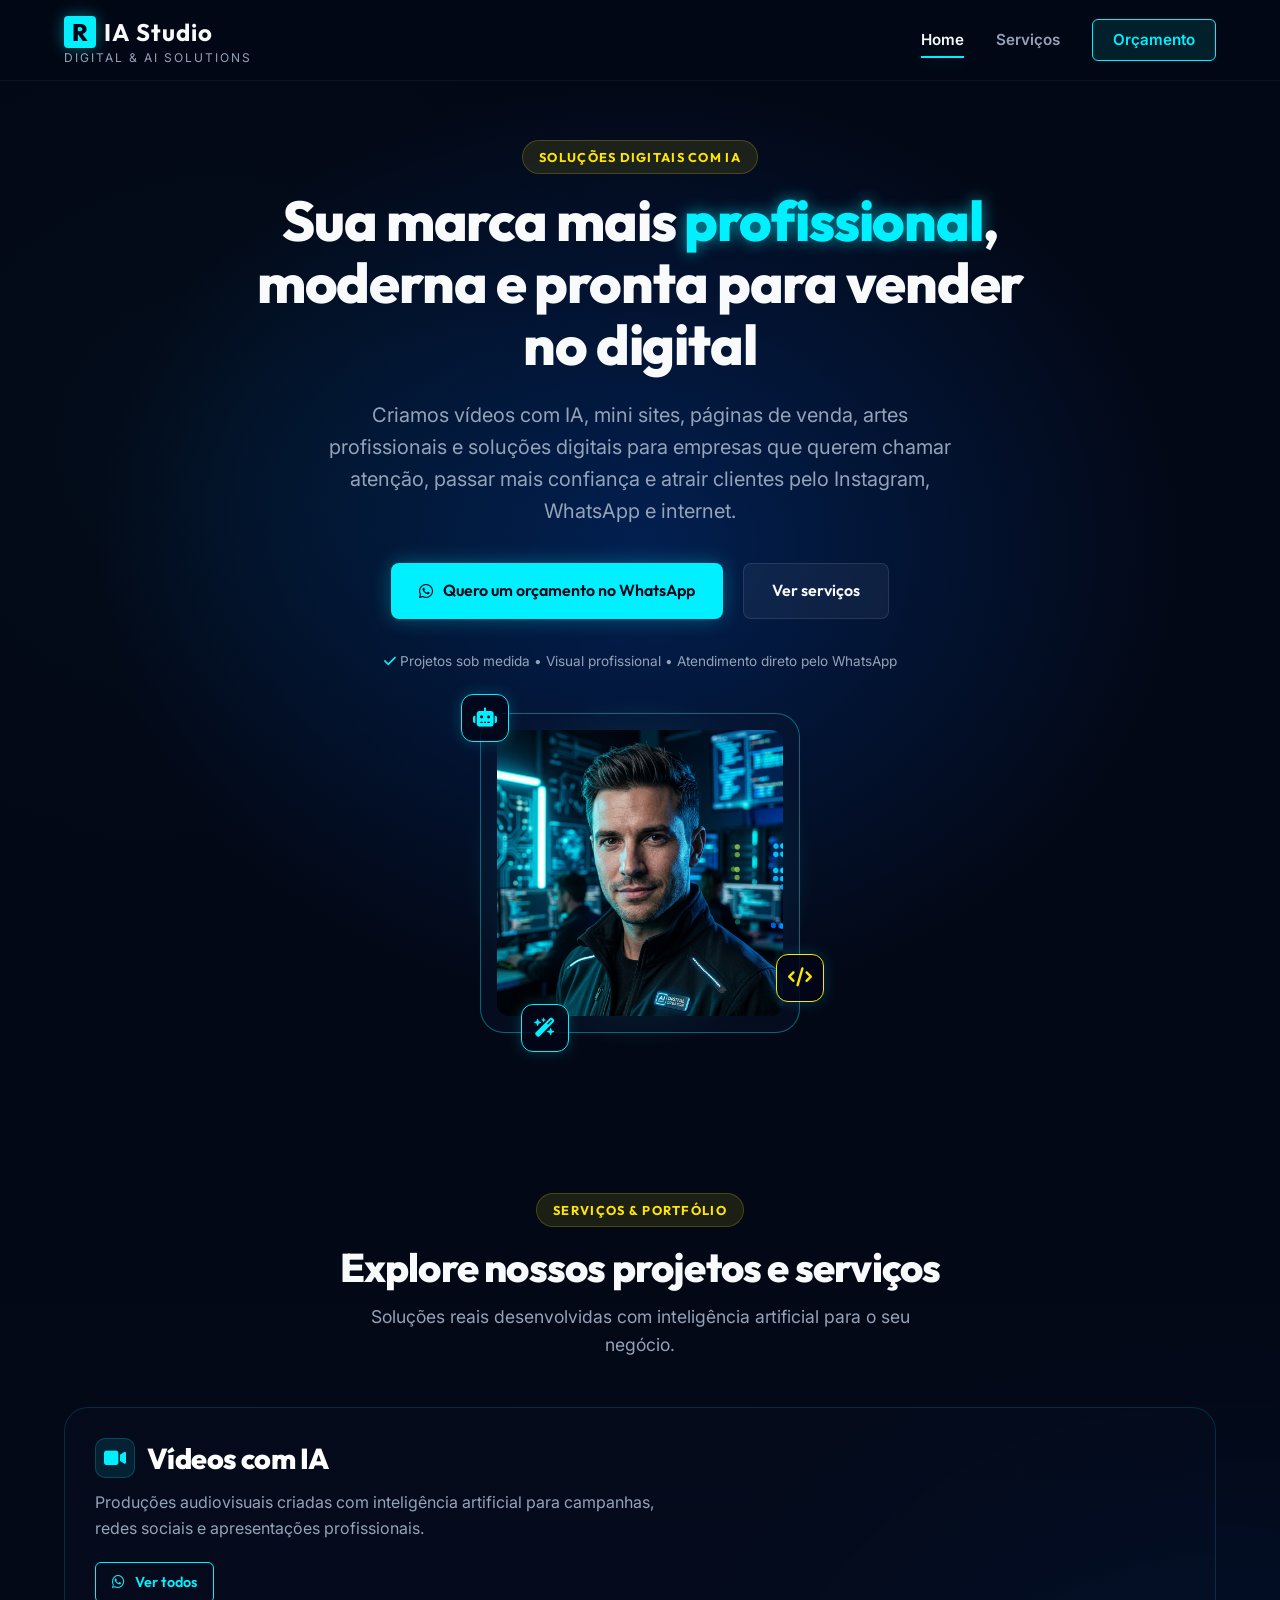
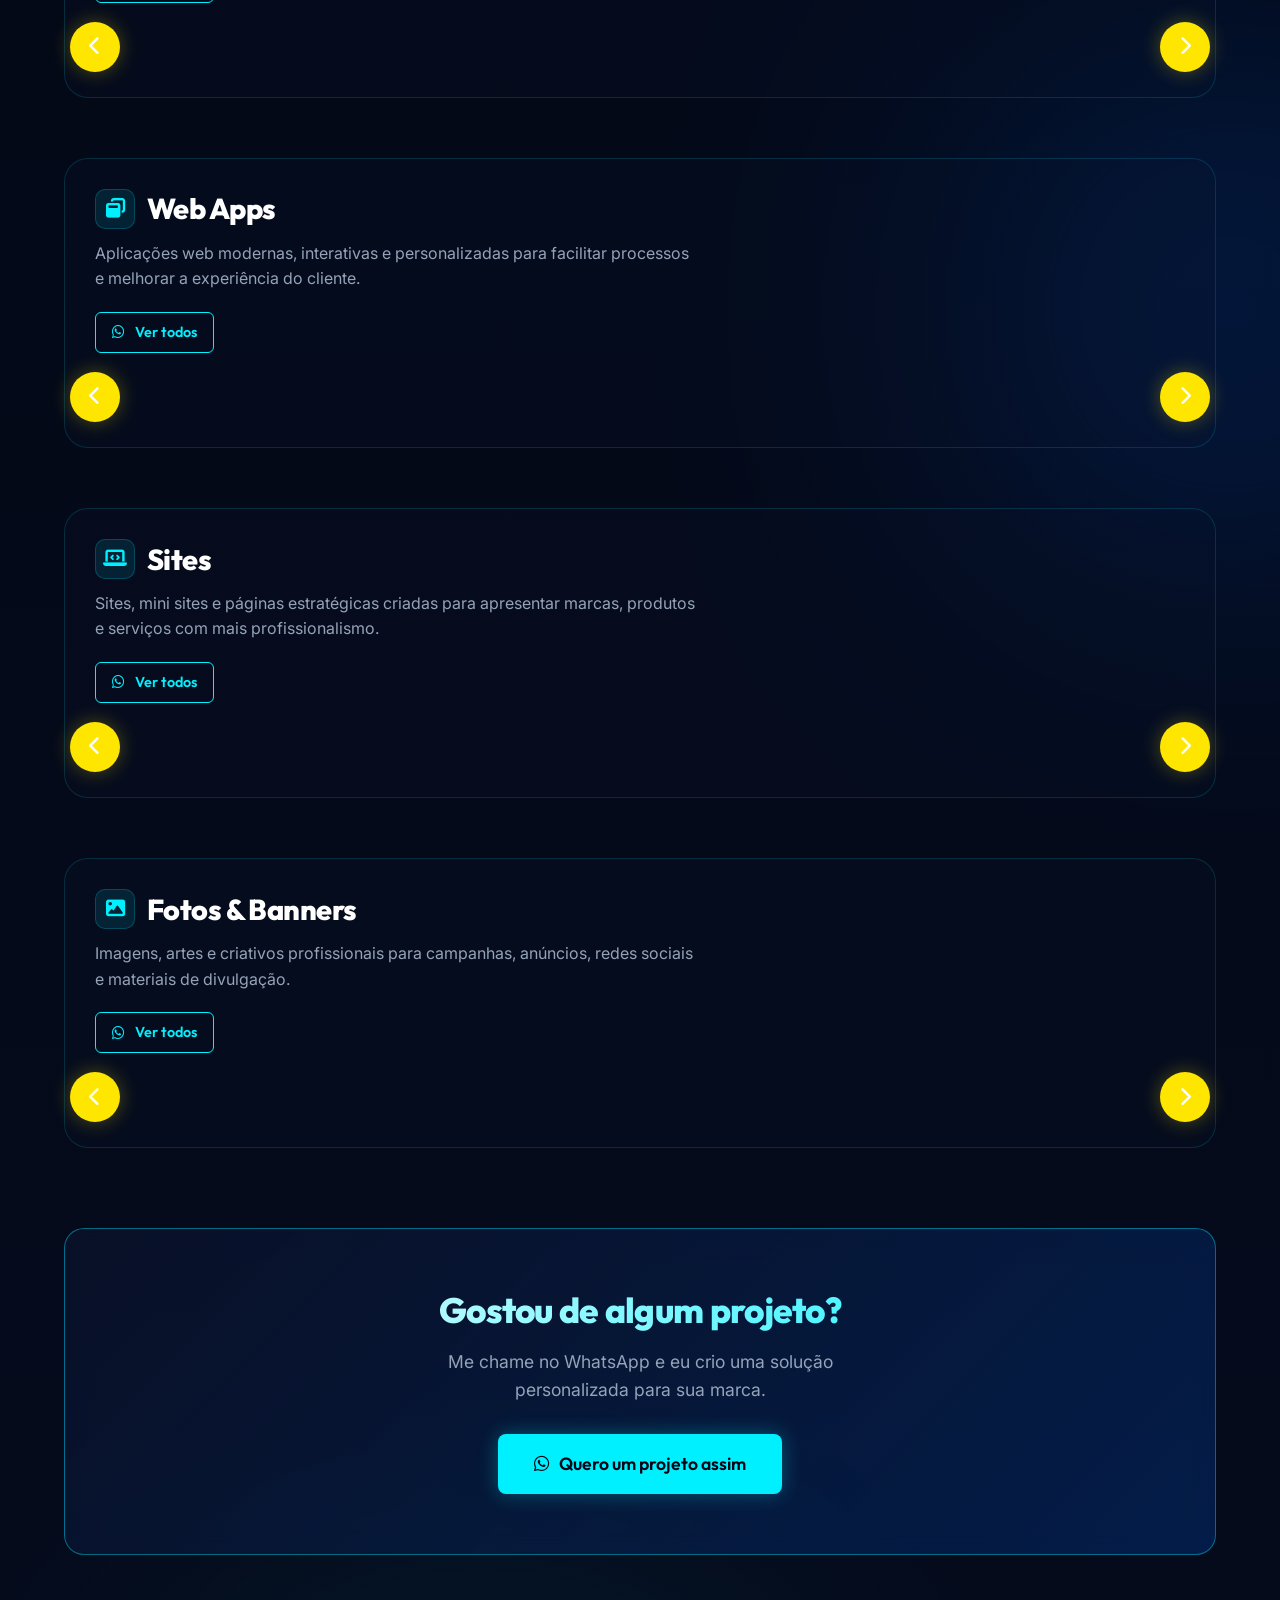
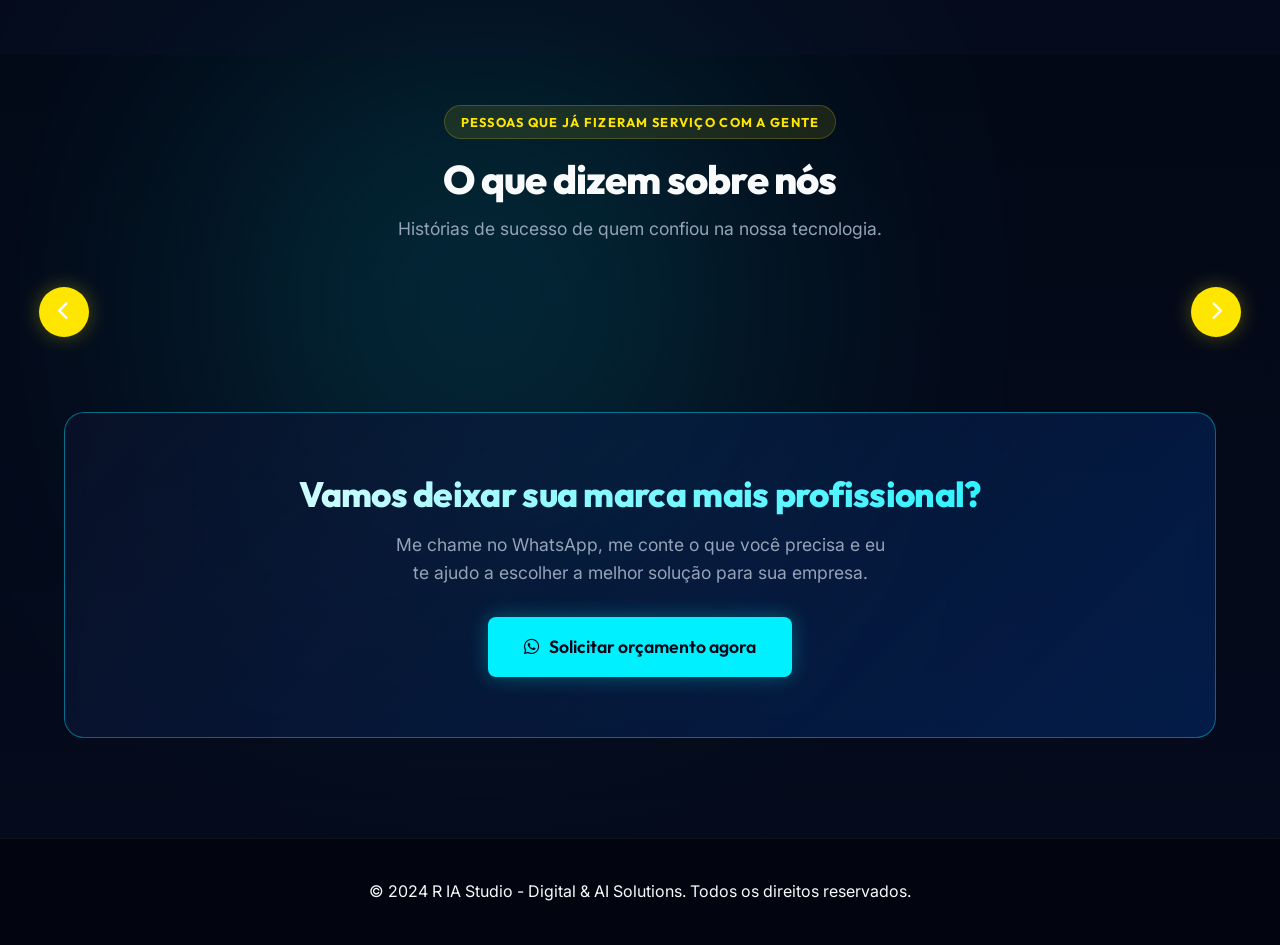
==== commit fa5ec3df: "Add background video to hero section" ====
--- a/index.html
+++ b/index.html
@@ -58,6 +58,14 @@
 
     <!-- SESSÃO 1: HERO -->
     <section id="home" class="hero">
+        <!-- Background Video -->
+        <div class="hero-video-wrapper">
+            <video class="hero-video" autoplay loop muted playsinline>
+                <source src="https://res.cloudinary.com/dmxeqe939/video/upload/v1783438603/grok-video-6a8faaaa-9103-4672-b04a-5efd8facca4e_xhxwj0.mp4" type="video/mp4">
+            </video>
+            <div class="hero-video-overlay"></div>
+        </div>
+
         <div class="container hero-container">
             <div class="hero-content">
 
@@ -94,9 +102,9 @@
     <section id="services" class="portfolio-section">
         <div class="container">
             <div class="section-header text-center">
-                <span class="badge neon-yellow-text">SERVIÇOS & PORTFÓLIO</span>
-                <h2 class="section-title">Explore nossos projetos e serviços</h2>
-                <p class="section-subtitle">Soluções reais desenvolvidas com inteligência artificial para o seu negócio.</p>
+                <span class="badge neon-yellow-text editable" data-key="port-badge">SERVIÇOS & PORTFÓLIO</span>
+                <h2 class="section-title editable" data-key="port-title">Explore nossos projetos e serviços</h2>
+                <p class="section-subtitle editable" data-key="port-subtitle">Soluções reais desenvolvidas com inteligência artificial para o seu negócio.</p>
             </div>
 
             <!-- BLOCO 1: VÍDEOS COM IA -->
@@ -104,9 +112,9 @@
                 <div class="category-header">
                     <div class="cat-title-wrap">
                         <div class="cat-icon"><i class="fa-solid fa-video"></i></div>
-                        <h3 class="cat-title">Vídeos com IA</h3>
+                        <h3 class="cat-title editable" data-key="cat-videos-title">Vídeos com IA</h3>
                     </div>
-                    <p class="cat-desc">Produções audiovisuais criadas com inteligência artificial para campanhas, redes sociais e apresentações profissionais.</p>
+                    <p class="cat-desc editable" data-key="cat-videos-desc">Produções audiovisuais criadas com inteligência artificial para campanhas, redes sociais e apresentações profissionais.</p>
                     <a href="https://wa.me/5511999999999?text=Olá,%20gostaria%20de%20saber%20mais%20sobre%20Vídeos%20com%20IA!" target="_blank" class="btn btn-small btn-outline"><i class="fa-brands fa-whatsapp"></i> Ver todos</a>
                 </div>
                 <div class="portfolio-carousel-wrapper category-carousel">
@@ -121,9 +129,9 @@
                 <div class="category-header">
                     <div class="cat-title-wrap">
                         <div class="cat-icon"><i class="fa-solid fa-window-restore"></i></div>
-                        <h3 class="cat-title">Web Apps</h3>
+                        <h3 class="cat-title editable" data-key="cat-apps-title">Web Apps</h3>
                     </div>
-                    <p class="cat-desc">Aplicações web modernas, interativas e personalizadas para facilitar processos e melhorar a experiência do cliente.</p>
+                    <p class="cat-desc editable" data-key="cat-apps-desc">Aplicações web modernas, interativas e personalizadas para facilitar processos e melhorar a experiência do cliente.</p>
                     <a href="https://wa.me/5511999999999?text=Olá,%20gostaria%20de%20saber%20mais%20sobre%20Web%20Apps!" target="_blank" class="btn btn-small btn-outline"><i class="fa-brands fa-whatsapp"></i> Ver todos</a>
                 </div>
                 <div class="portfolio-carousel-wrapper category-carousel">
@@ -138,9 +146,9 @@
                 <div class="category-header">
                     <div class="cat-title-wrap">
                         <div class="cat-icon"><i class="fa-solid fa-laptop-code"></i></div>
-                        <h3 class="cat-title">Sites</h3>
+                        <h3 class="cat-title editable" data-key="cat-sites-title">Sites</h3>
                     </div>
-                    <p class="cat-desc">Sites, mini sites e páginas estratégicas criadas para apresentar marcas, produtos e serviços com mais profissionalismo.</p>
+                    <p class="cat-desc editable" data-key="cat-sites-desc">Sites, mini sites e páginas estratégicas criadas para apresentar marcas, produtos e serviços com mais profissionalismo.</p>
                     <a href="https://wa.me/5511999999999?text=Olá,%20gostaria%20de%20saber%20mais%20sobre%20Sites!" target="_blank" class="btn btn-small btn-outline"><i class="fa-brands fa-whatsapp"></i> Ver todos</a>
                 </div>
                 <div class="portfolio-carousel-wrapper category-carousel">
@@ -155,9 +163,9 @@
                 <div class="category-header">
                     <div class="cat-title-wrap">
                         <div class="cat-icon"><i class="fa-solid fa-image"></i></div>
-                        <h3 class="cat-title">Fotos & Banners</h3>
+                        <h3 class="cat-title editable" data-key="cat-design-title">Fotos & Banners</h3>
                     </div>
-                    <p class="cat-desc">Imagens, artes e criativos profissionais para campanhas, anúncios, redes sociais e materiais de divulgação.</p>
+                    <p class="cat-desc editable" data-key="cat-design-desc">Imagens, artes e criativos profissionais para campanhas, anúncios, redes sociais e materiais de divulgação.</p>
                     <a href="https://wa.me/5511999999999?text=Olá,%20gostaria%20de%20saber%20mais%20sobre%20Fotos%20e%20Banners!" target="_blank" class="btn btn-small btn-outline"><i class="fa-brands fa-whatsapp"></i> Ver todos</a>
                 </div>
                 <div class="portfolio-carousel-wrapper category-carousel">
@@ -256,6 +264,9 @@
             <button class="admin-btn admin-btn-primary" id="addNewTestiBtn">
                 <i class="fa-solid fa-plus"></i> Novo Depoimento
             </button>
+            <button class="admin-btn admin-btn-secondary" id="manageSectionsBtn" style="background: #333; color: white;">
+                <i class="fa-solid fa-eye-slash"></i> Sessões
+            </button>
             <button class="admin-btn admin-btn-success" id="exportHtmlBtn" style="display: none;">
                 <i class="fa-solid fa-download"></i> Exportar HTML Final
             </button>
@@ -337,6 +348,38 @@
         </div>
     </div>
 
+    <!-- Modal para Gerenciar Sessões -->
+    <div class="admin-modal" id="sectionsModal">
+        <div class="admin-modal-content card-glass" style="max-width: 400px;">
+            <button class="admin-modal-close" id="sectionsModalClose"><i class="fa-solid fa-xmark"></i></button>
+            <h3>Visibilidade das Sessões</h3>
+            <p style="margin-bottom: 20px; font-size: 0.9em; color: #ccc;">Desative os serviços que não está prestando. Eles ficarão ocultos para os clientes.</p>
+            
+            <div class="visibility-list">
+                <div class="visibility-item" style="display: flex; justify-content: space-between; align-items: center; padding: 12px 0; border-bottom: 1px solid rgba(255,255,255,0.1);">
+                    <span><i class="fa-solid fa-video" style="width: 25px;"></i> Vídeos com IA</span>
+                    <button class="btn btn-small btn-primary" id="btn-toggle-videos" onclick="window.toggleSectionVisibility('videos')">Ativo</button>
+                </div>
+                <div class="visibility-item" style="display: flex; justify-content: space-between; align-items: center; padding: 12px 0; border-bottom: 1px solid rgba(255,255,255,0.1);">
+                    <span><i class="fa-solid fa-window-restore" style="width: 25px;"></i> Web Apps</span>
+                    <button class="btn btn-small btn-primary" id="btn-toggle-apps" onclick="window.toggleSectionVisibility('apps')">Ativo</button>
+                </div>
+                <div class="visibility-item" style="display: flex; justify-content: space-between; align-items: center; padding: 12px 0; border-bottom: 1px solid rgba(255,255,255,0.1);">
+                    <span><i class="fa-solid fa-laptop-code" style="width: 25px;"></i> Sites</span>
+                    <button class="btn btn-small btn-primary" id="btn-toggle-sites" onclick="window.toggleSectionVisibility('sites')">Ativo</button>
+                </div>
+                <div class="visibility-item" style="display: flex; justify-content: space-between; align-items: center; padding: 12px 0; border-bottom: 1px solid rgba(255,255,255,0.1);">
+                    <span><i class="fa-solid fa-image" style="width: 25px;"></i> Fotos & Banners</span>
+                    <button class="btn btn-small btn-primary" id="btn-toggle-design" onclick="window.toggleSectionVisibility('design')">Ativo</button>
+                </div>
+                <div class="visibility-item" style="display: flex; justify-content: space-between; align-items: center; padding: 12px 0;">
+                    <span><i class="fa-solid fa-comment-dots" style="width: 25px;"></i> Depoimentos</span>
+                    <button class="btn btn-small btn-primary" id="btn-toggle-testimonials" onclick="window.toggleSectionVisibility('testimonials')">Ativo</button>
+                </div>
+            </div>
+        </div>
+    </div>
+
     <!-- Firebase SDK Compat -->
     <script src="https://www.gstatic.com/firebasejs/10.12.2/firebase-app-compat.js"></script>
     <script src="https://www.gstatic.com/firebasejs/10.12.2/firebase-firestore-compat.js"></script>
--- a/style.css
+++ b/style.css
@@ -396,6 +396,36 @@
     justify-content: center;
     align-items: center;
     text-align: center;
+    position: relative;
+    z-index: 2;
+}
+
+/* Hero Video Background */
+.hero-video-wrapper {
+    position: absolute;
+    top: 0;
+    left: 0;
+    width: 100%;
+    height: 100%;
+    overflow: hidden;
+    z-index: 0;
+}
+
+.hero-video {
+    width: 100%;
+    height: 100%;
+    object-fit: cover;
+    object-position: center;
+}
+
+.hero-video-overlay {
+    position: absolute;
+    top: 0;
+    left: 0;
+    width: 100%;
+    height: 100%;
+    background: radial-gradient(ellipse at center, rgba(0, 102, 255, 0.25) 0%, rgba(3, 8, 22, 0.85) 60%, var(--bg-dark) 100%);
+    z-index: 1;
 }
 
 .hero-content {
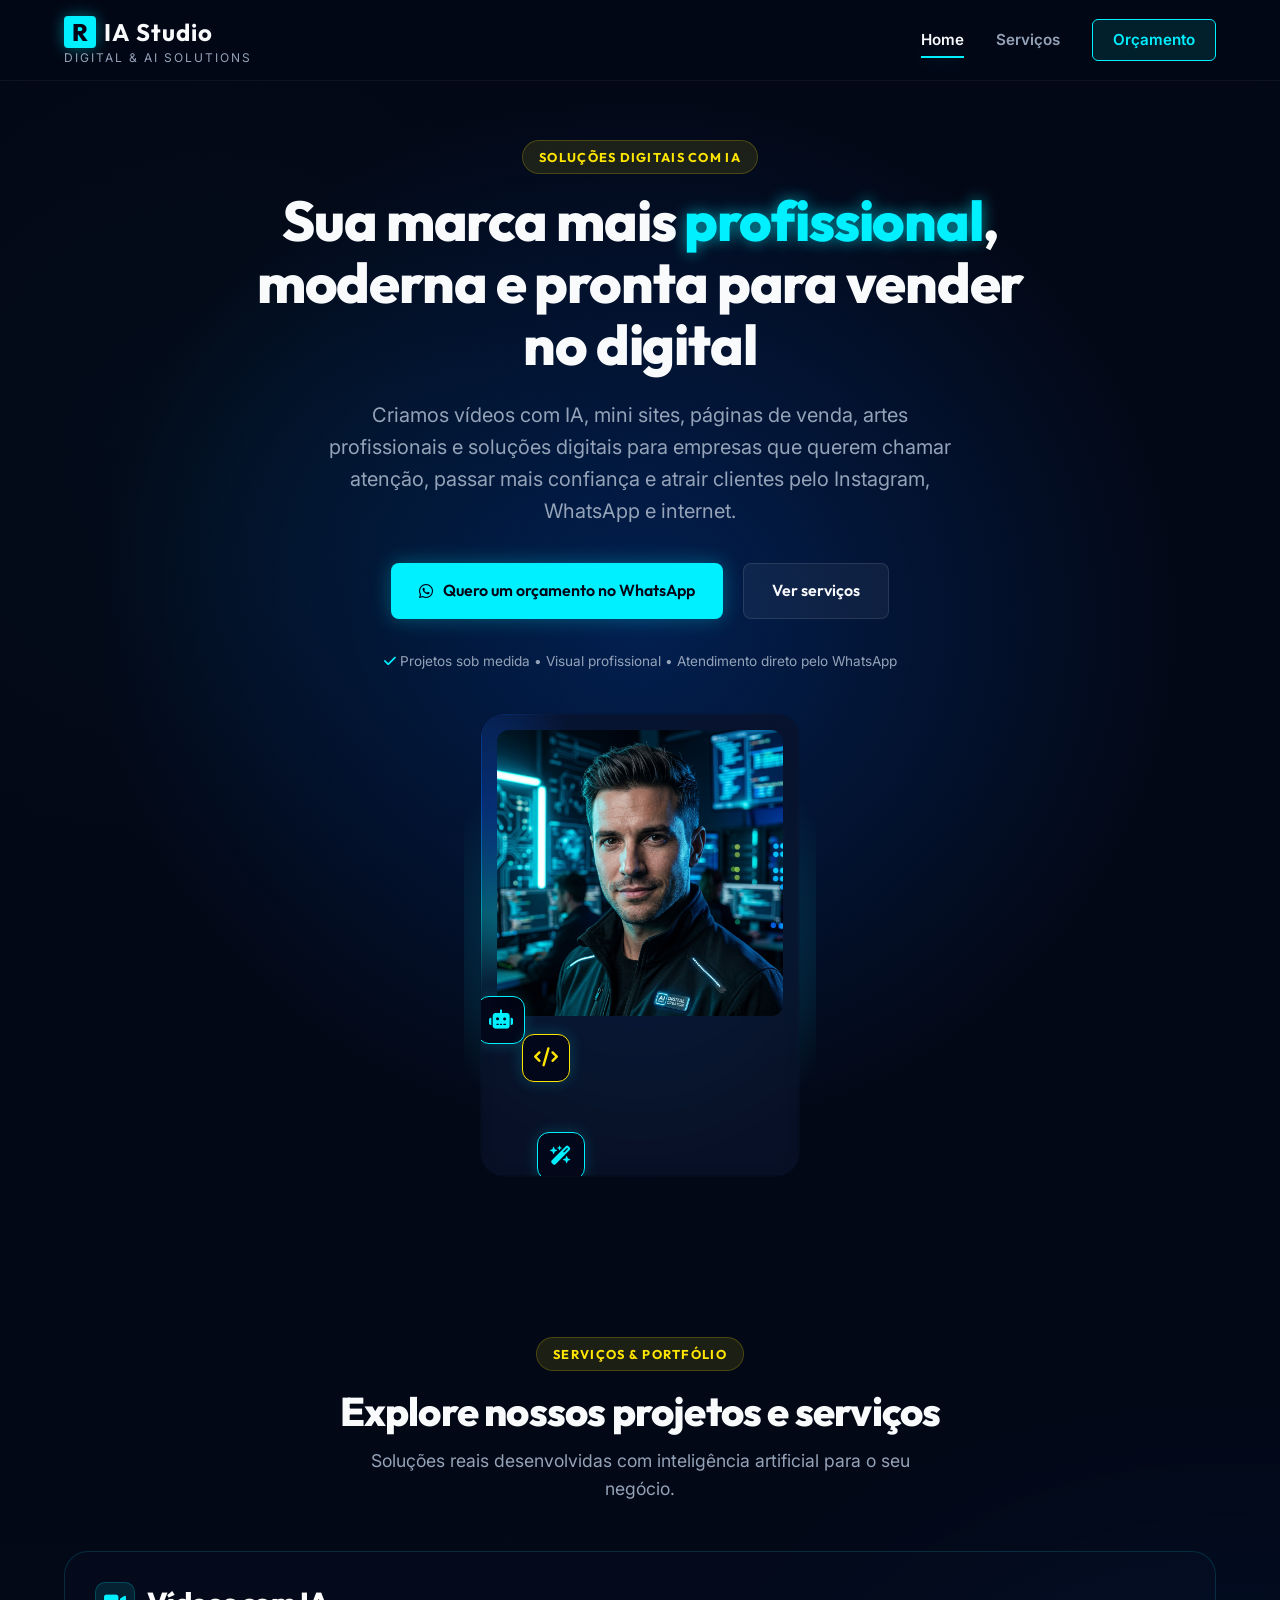
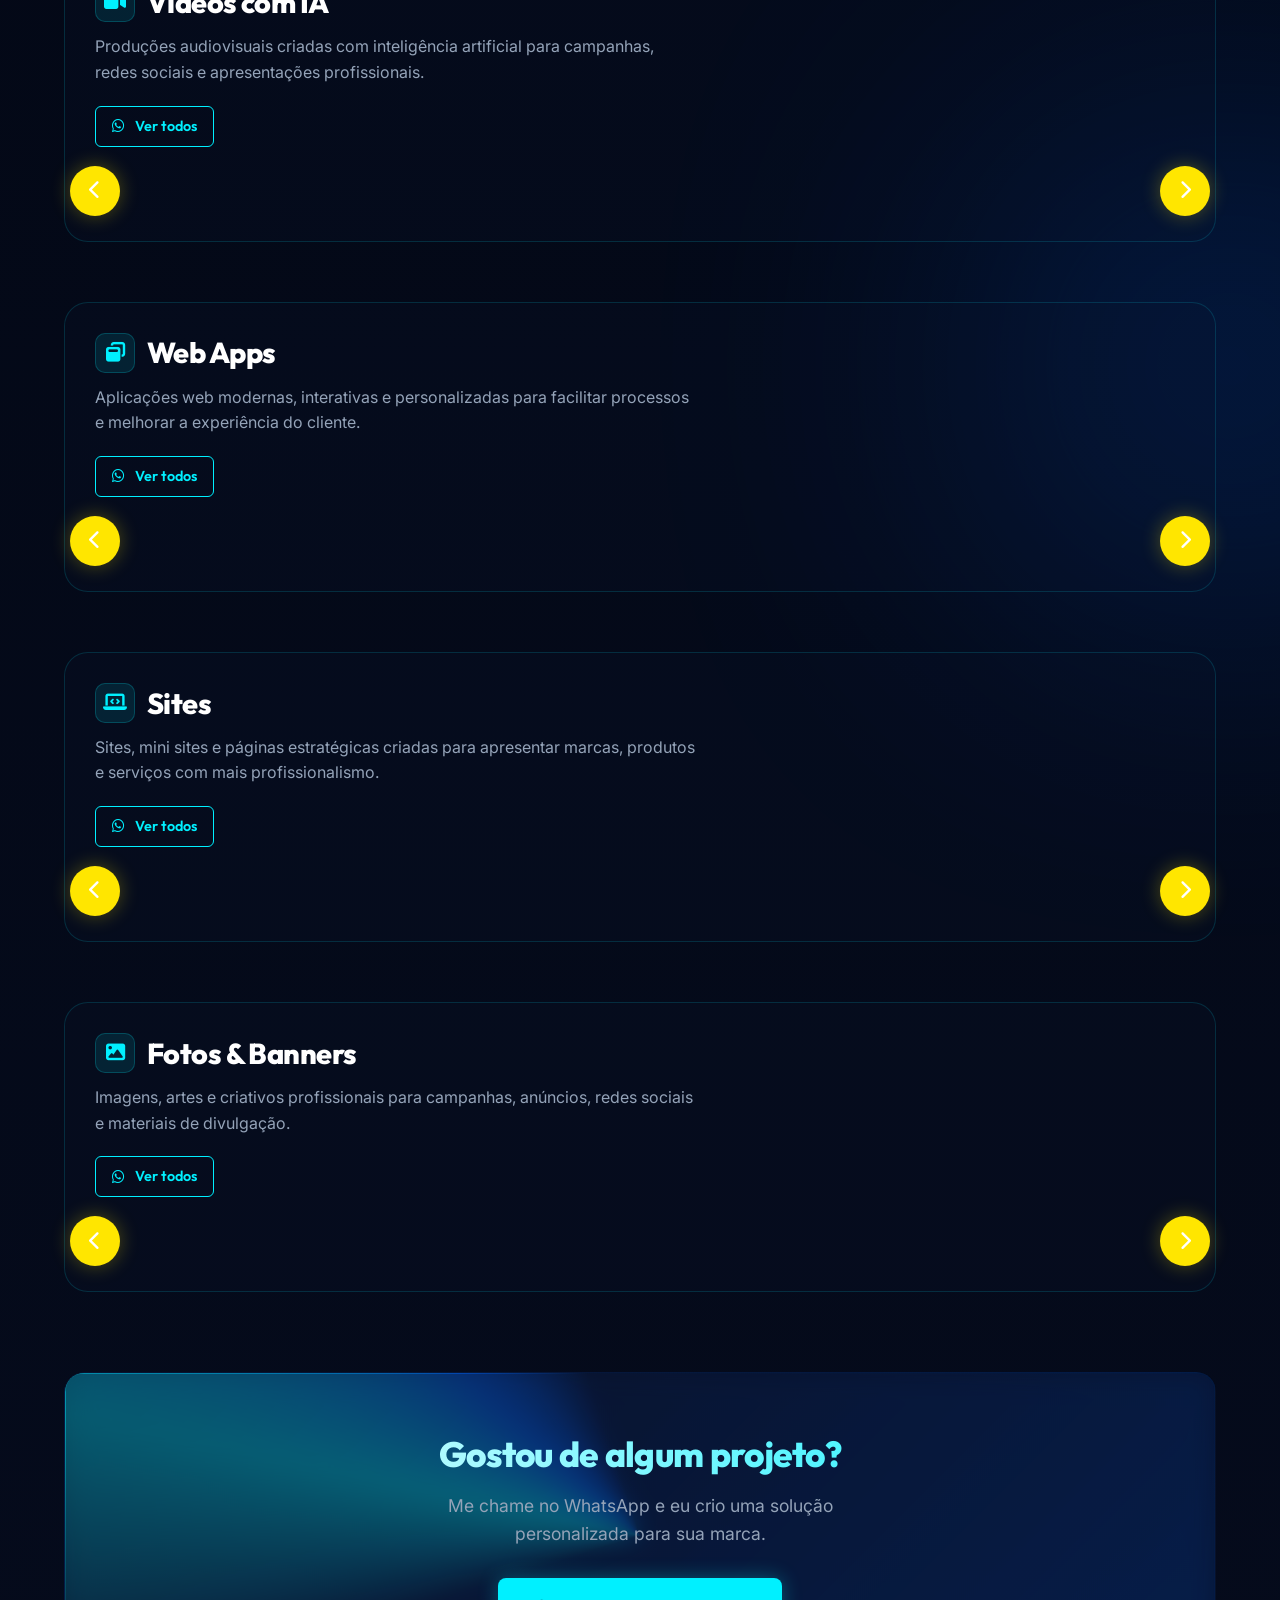
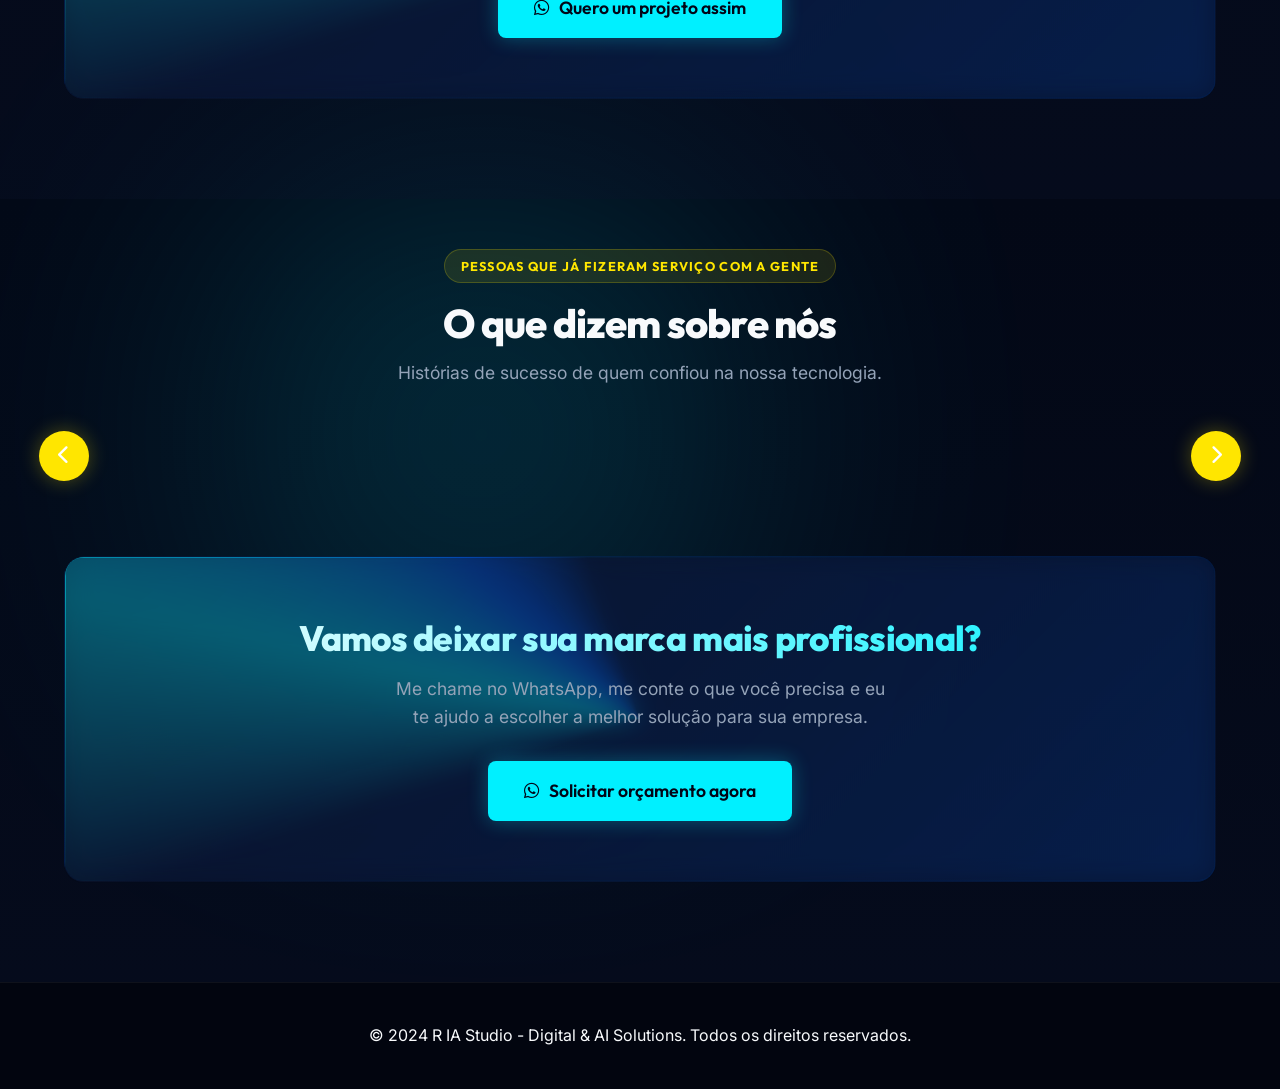
==== commit 5511d24b: "Add premium animated neon borders to cards" ====
--- a/index.html
+++ b/index.html
@@ -60,8 +60,11 @@
     <section id="home" class="hero">
         <!-- Background Video -->
         <div class="hero-video-wrapper">
-            <video class="hero-video" autoplay loop muted playsinline>
+            <video class="hero-video desktop-video" autoplay loop muted playsinline>
                 <source src="https://res.cloudinary.com/dmxeqe939/video/upload/v1783438603/grok-video-6a8faaaa-9103-4672-b04a-5efd8facca4e_xhxwj0.mp4" type="video/mp4">
+            </video>
+            <video class="hero-video mobile-video" autoplay loop muted playsinline>
+                <source src="https://res.cloudinary.com/dmxeqe939/video/upload/v1783441061/grok-video-d5f9105d-f32c-4786-9723-88e90697a603_1_yi4ddj.mp4" type="video/mp4">
             </video>
             <div class="hero-video-overlay"></div>
         </div>
@@ -84,7 +87,7 @@
             <!-- Hero Image Wrapper -->
             <div class="hero-image-wrapper">
                 <div class="portrait-glow"></div>
-                <div class="hero-image-card card-glass">
+                <div class="hero-image-card card-glass animated-border-card" style="--border-delay: -1.2s;">
                     <img src="assets/avatar.png" alt="Especialista no Computador" class="hero-img" id="avatarImg">
                     <button class="change-avatar-btn" id="changeAvatarBtn" title="Alterar Foto"><i class="fa-solid fa-camera"></i></button>
                     <!-- Floating Tech Icons -->
@@ -176,7 +179,7 @@
             </div>
 
             <!-- CHAMADA FINAL DO PORTFÓLIO -->
-            <div class="final-cta text-center card-glass">
+            <div class="final-cta text-center card-glass animated-border-card" style="--border-delay: -0.5s;">
                 <h2>Gostou de algum projeto?</h2>
                 <p>Me chame no WhatsApp e eu crio uma solução personalizada para sua marca.</p>
                 <a href="https://wa.me/5511999999999?text=Olá,%20gostaria%20de%20solicitar%20um%20orçamento!" target="_blank" class="btn btn-primary btn-large pulse-animation"><i class="fa-brands fa-whatsapp"></i> Quero um projeto assim</a>
@@ -206,7 +209,7 @@
             
             
             <!-- Chamada Final -->
-            <div class="final-cta text-center card-glass">
+            <div class="final-cta text-center card-glass animated-border-card" style="--border-delay: -2.3s;">
                 <h2>Vamos deixar sua marca mais profissional?</h2>
                 <p>Me chame no WhatsApp, me conte o que você precisa e eu te ajudo a escolher a melhor solução para sua empresa.</p>
                 <a href="https://wa.me/5511999999999?text=Olá,%20gostaria%20de%20solicitar%20um%20orçamento!" target="_blank" class="btn btn-primary btn-large pulse-animation"><i class="fa-brands fa-whatsapp"></i> Solicitar orçamento agora</a>
--- a/style.css
+++ b/style.css
@@ -418,6 +418,19 @@
     object-position: center;
 }
 
+.mobile-video {
+    display: none;
+}
+
+@media (max-width: 768px) {
+    .desktop-video {
+        display: none;
+    }
+    .mobile-video {
+        display: block;
+    }
+}
+
 .hero-video-overlay {
     position: absolute;
     top: 0;
@@ -2566,3 +2579,71 @@
         word-break: break-word;
     }
 }
+
+/* ==========================================
+   ANIMATED BORDER CARD
+   ========================================== */
+.animated-border-card {
+    position: relative;
+    overflow: hidden;
+    /* To remove the solid border completely, since we draw a fake one */
+    border: 1px solid transparent !important;
+}
+
+/* Ensure all content sits above the animated background */
+.animated-border-card > * {
+    position: relative;
+    z-index: 1;
+}
+
+/* The animated gradient ring */
+.animated-border-card::before {
+    content: '';
+    position: absolute;
+    top: -50%;
+    left: -50%;
+    width: 200%;
+    height: 200%;
+    background: conic-gradient(
+        transparent,
+        transparent 70%,
+        var(--color-primary),
+        var(--color-secondary),
+        transparent 95%
+    );
+    animation: rotate-border 4s linear infinite var(--border-delay, 0s);
+    z-index: 0;
+    opacity: 0.6;
+    transition: var(--transition-smooth);
+    pointer-events: none;
+}
+
+.animated-border-card:hover::before {
+    opacity: 1;
+    animation-duration: 2s; /* Speed up on hover */
+}
+
+/* The solid inner background */
+.animated-border-card::after {
+    content: '';
+    position: absolute;
+    inset: 1px; /* Gap for the animated border line */
+    background: var(--bg-card);
+    border-radius: 15px; /* One pixel less than parent's 16px */
+    backdrop-filter: blur(12px);
+    -webkit-backdrop-filter: blur(12px);
+    z-index: 0;
+    pointer-events: none;
+}
+
+@keyframes rotate-border {
+    0% { transform: rotate(0deg); }
+    100% { transform: rotate(360deg); }
+}
+
+@media (prefers-reduced-motion: reduce) {
+    .animated-border-card::before {
+        animation: none;
+        opacity: 0.3;
+    }
+}
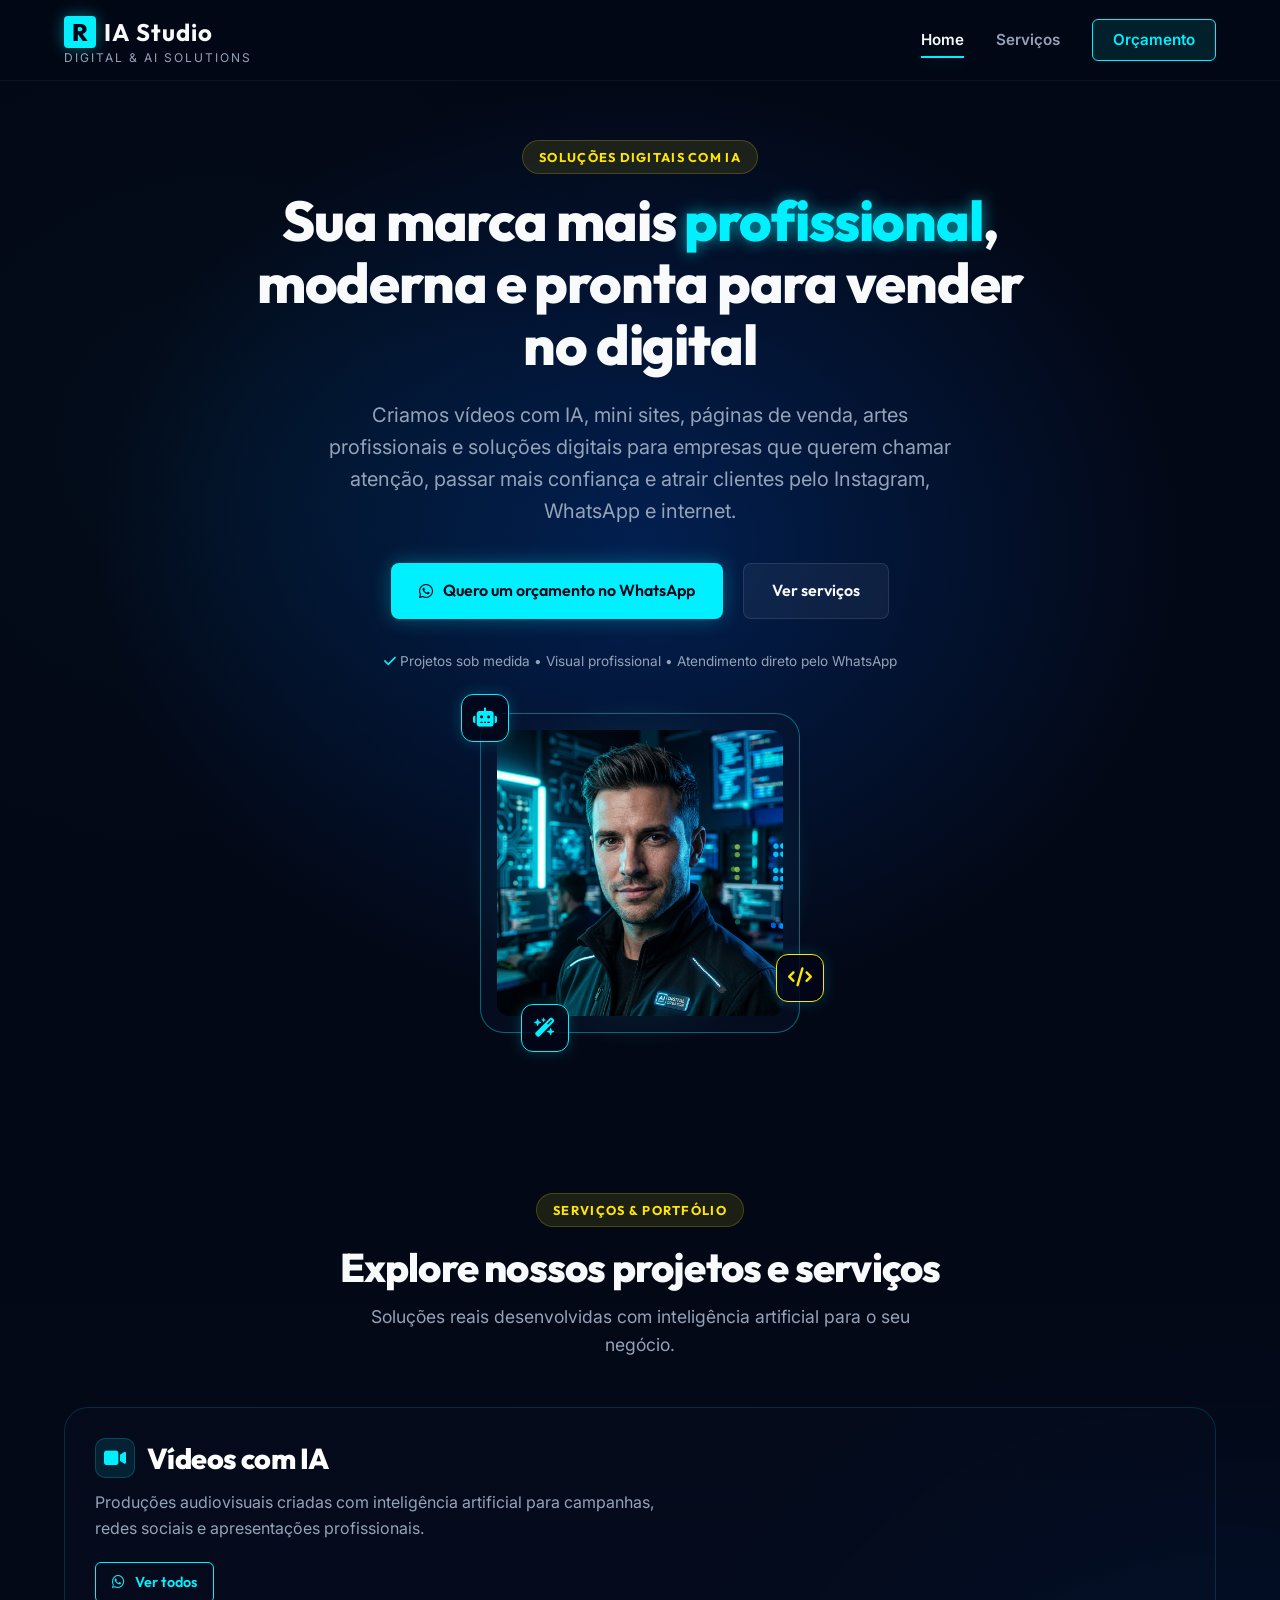
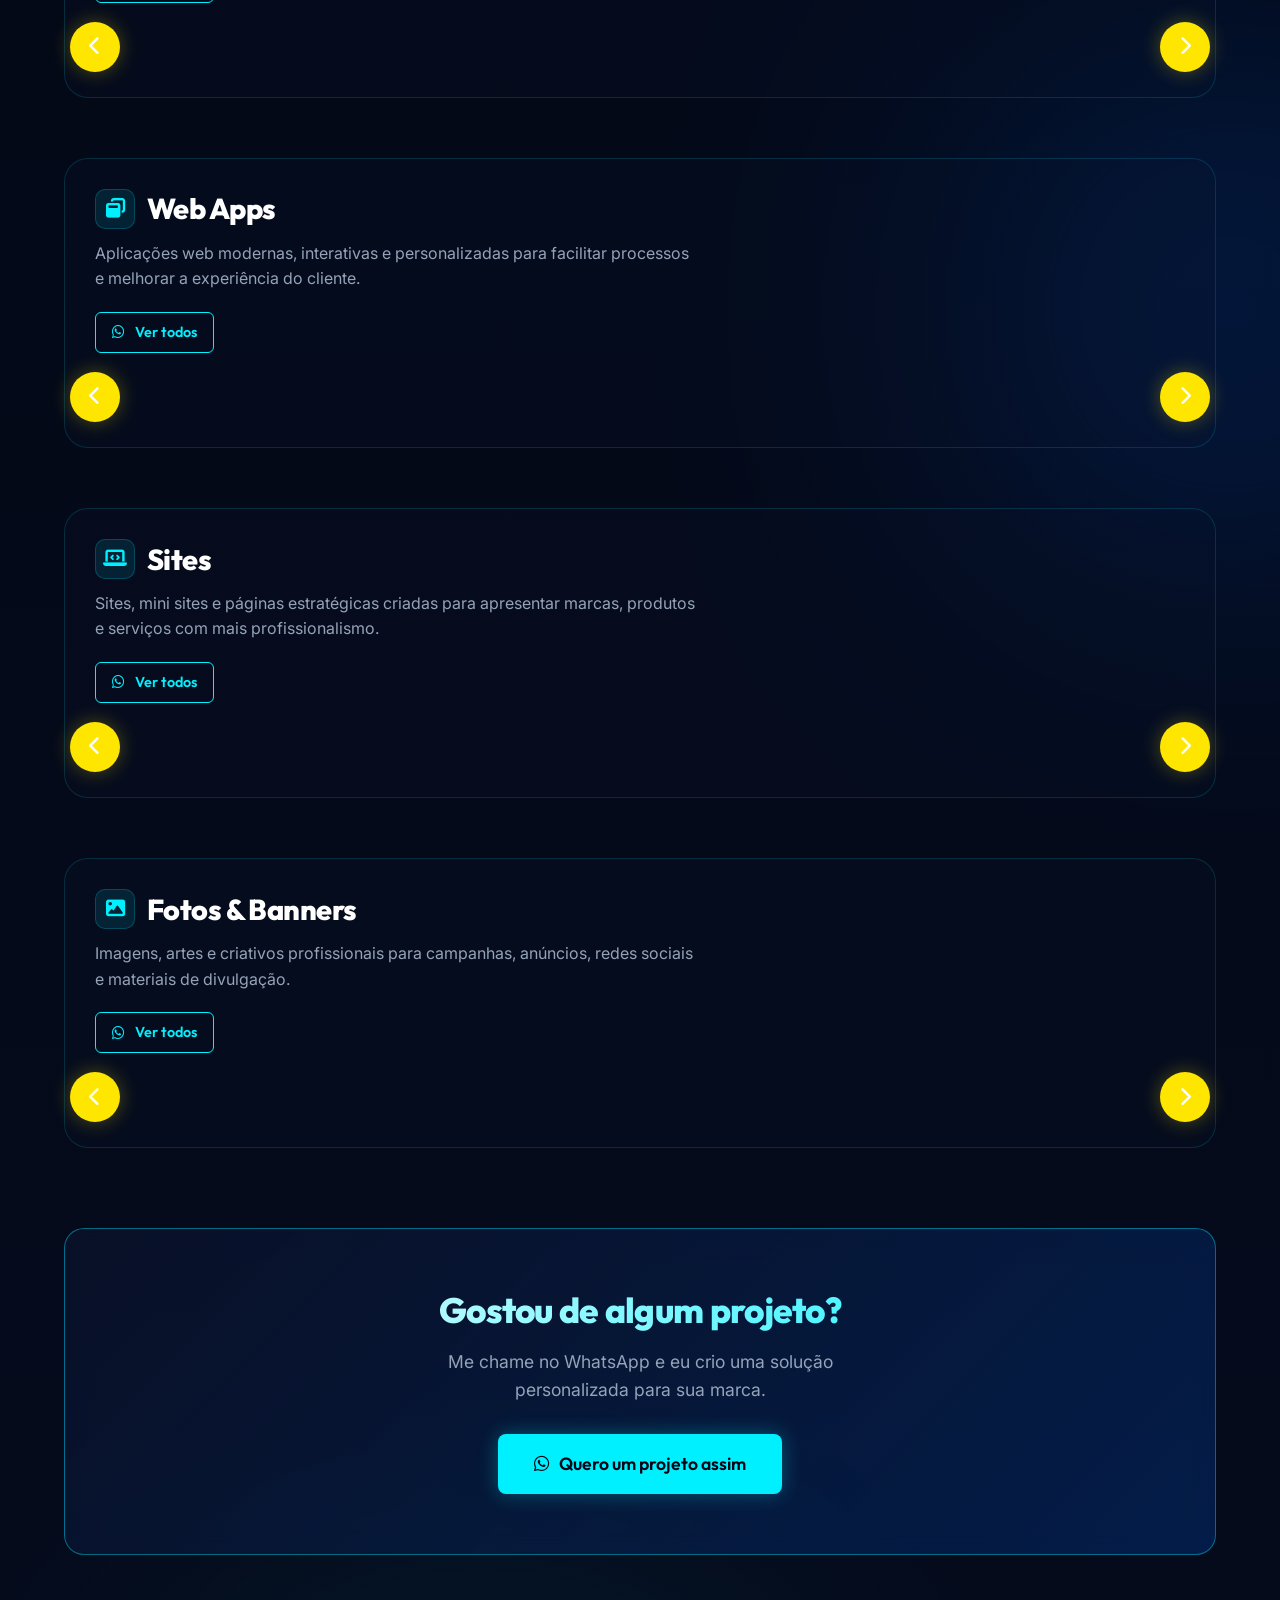
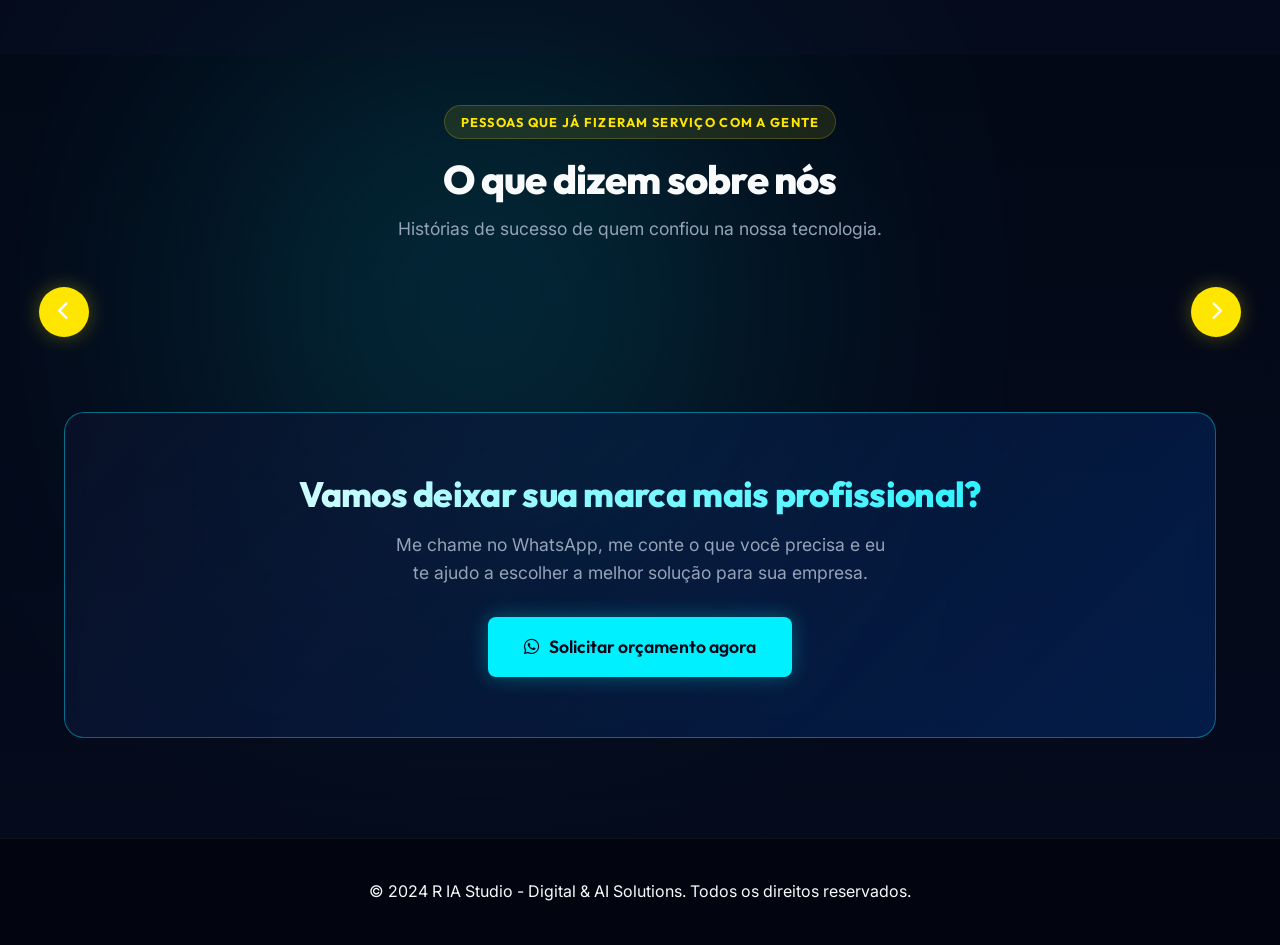
==== commit 272dc347: "Revert "Add premium animated neon borders to cards" This reverts commit 5511d24b2f1fcb11db05452fffe3" ====
--- a/index.html
+++ b/index.html
@@ -87,7 +87,7 @@
             <!-- Hero Image Wrapper -->
             <div class="hero-image-wrapper">
                 <div class="portrait-glow"></div>
-                <div class="hero-image-card card-glass animated-border-card" style="--border-delay: -1.2s;">
+                <div class="hero-image-card card-glass">
                     <img src="assets/avatar.png" alt="Especialista no Computador" class="hero-img" id="avatarImg">
                     <button class="change-avatar-btn" id="changeAvatarBtn" title="Alterar Foto"><i class="fa-solid fa-camera"></i></button>
                     <!-- Floating Tech Icons -->
@@ -179,7 +179,7 @@
             </div>
 
             <!-- CHAMADA FINAL DO PORTFÓLIO -->
-            <div class="final-cta text-center card-glass animated-border-card" style="--border-delay: -0.5s;">
+            <div class="final-cta text-center card-glass">
                 <h2>Gostou de algum projeto?</h2>
                 <p>Me chame no WhatsApp e eu crio uma solução personalizada para sua marca.</p>
                 <a href="https://wa.me/5511999999999?text=Olá,%20gostaria%20de%20solicitar%20um%20orçamento!" target="_blank" class="btn btn-primary btn-large pulse-animation"><i class="fa-brands fa-whatsapp"></i> Quero um projeto assim</a>
@@ -209,7 +209,7 @@
             
             
             <!-- Chamada Final -->
-            <div class="final-cta text-center card-glass animated-border-card" style="--border-delay: -2.3s;">
+            <div class="final-cta text-center card-glass">
                 <h2>Vamos deixar sua marca mais profissional?</h2>
                 <p>Me chame no WhatsApp, me conte o que você precisa e eu te ajudo a escolher a melhor solução para sua empresa.</p>
                 <a href="https://wa.me/5511999999999?text=Olá,%20gostaria%20de%20solicitar%20um%20orçamento!" target="_blank" class="btn btn-primary btn-large pulse-animation"><i class="fa-brands fa-whatsapp"></i> Solicitar orçamento agora</a>
--- a/style.css
+++ b/style.css
@@ -2579,71 +2579,3 @@
         word-break: break-word;
     }
 }
-
-/* ==========================================
-   ANIMATED BORDER CARD
-   ========================================== */
-.animated-border-card {
-    position: relative;
-    overflow: hidden;
-    /* To remove the solid border completely, since we draw a fake one */
-    border: 1px solid transparent !important;
-}
-
-/* Ensure all content sits above the animated background */
-.animated-border-card > * {
-    position: relative;
-    z-index: 1;
-}
-
-/* The animated gradient ring */
-.animated-border-card::before {
-    content: '';
-    position: absolute;
-    top: -50%;
-    left: -50%;
-    width: 200%;
-    height: 200%;
-    background: conic-gradient(
-        transparent,
-        transparent 70%,
-        var(--color-primary),
-        var(--color-secondary),
-        transparent 95%
-    );
-    animation: rotate-border 4s linear infinite var(--border-delay, 0s);
-    z-index: 0;
-    opacity: 0.6;
-    transition: var(--transition-smooth);
-    pointer-events: none;
-}
-
-.animated-border-card:hover::before {
-    opacity: 1;
-    animation-duration: 2s; /* Speed up on hover */
-}
-
-/* The solid inner background */
-.animated-border-card::after {
-    content: '';
-    position: absolute;
-    inset: 1px; /* Gap for the animated border line */
-    background: var(--bg-card);
-    border-radius: 15px; /* One pixel less than parent's 16px */
-    backdrop-filter: blur(12px);
-    -webkit-backdrop-filter: blur(12px);
-    z-index: 0;
-    pointer-events: none;
-}
-
-@keyframes rotate-border {
-    0% { transform: rotate(0deg); }
-    100% { transform: rotate(360deg); }
-}
-
-@media (prefers-reduced-motion: reduce) {
-    .animated-border-card::before {
-        animation: none;
-        opacity: 0.3;
-    }
-}
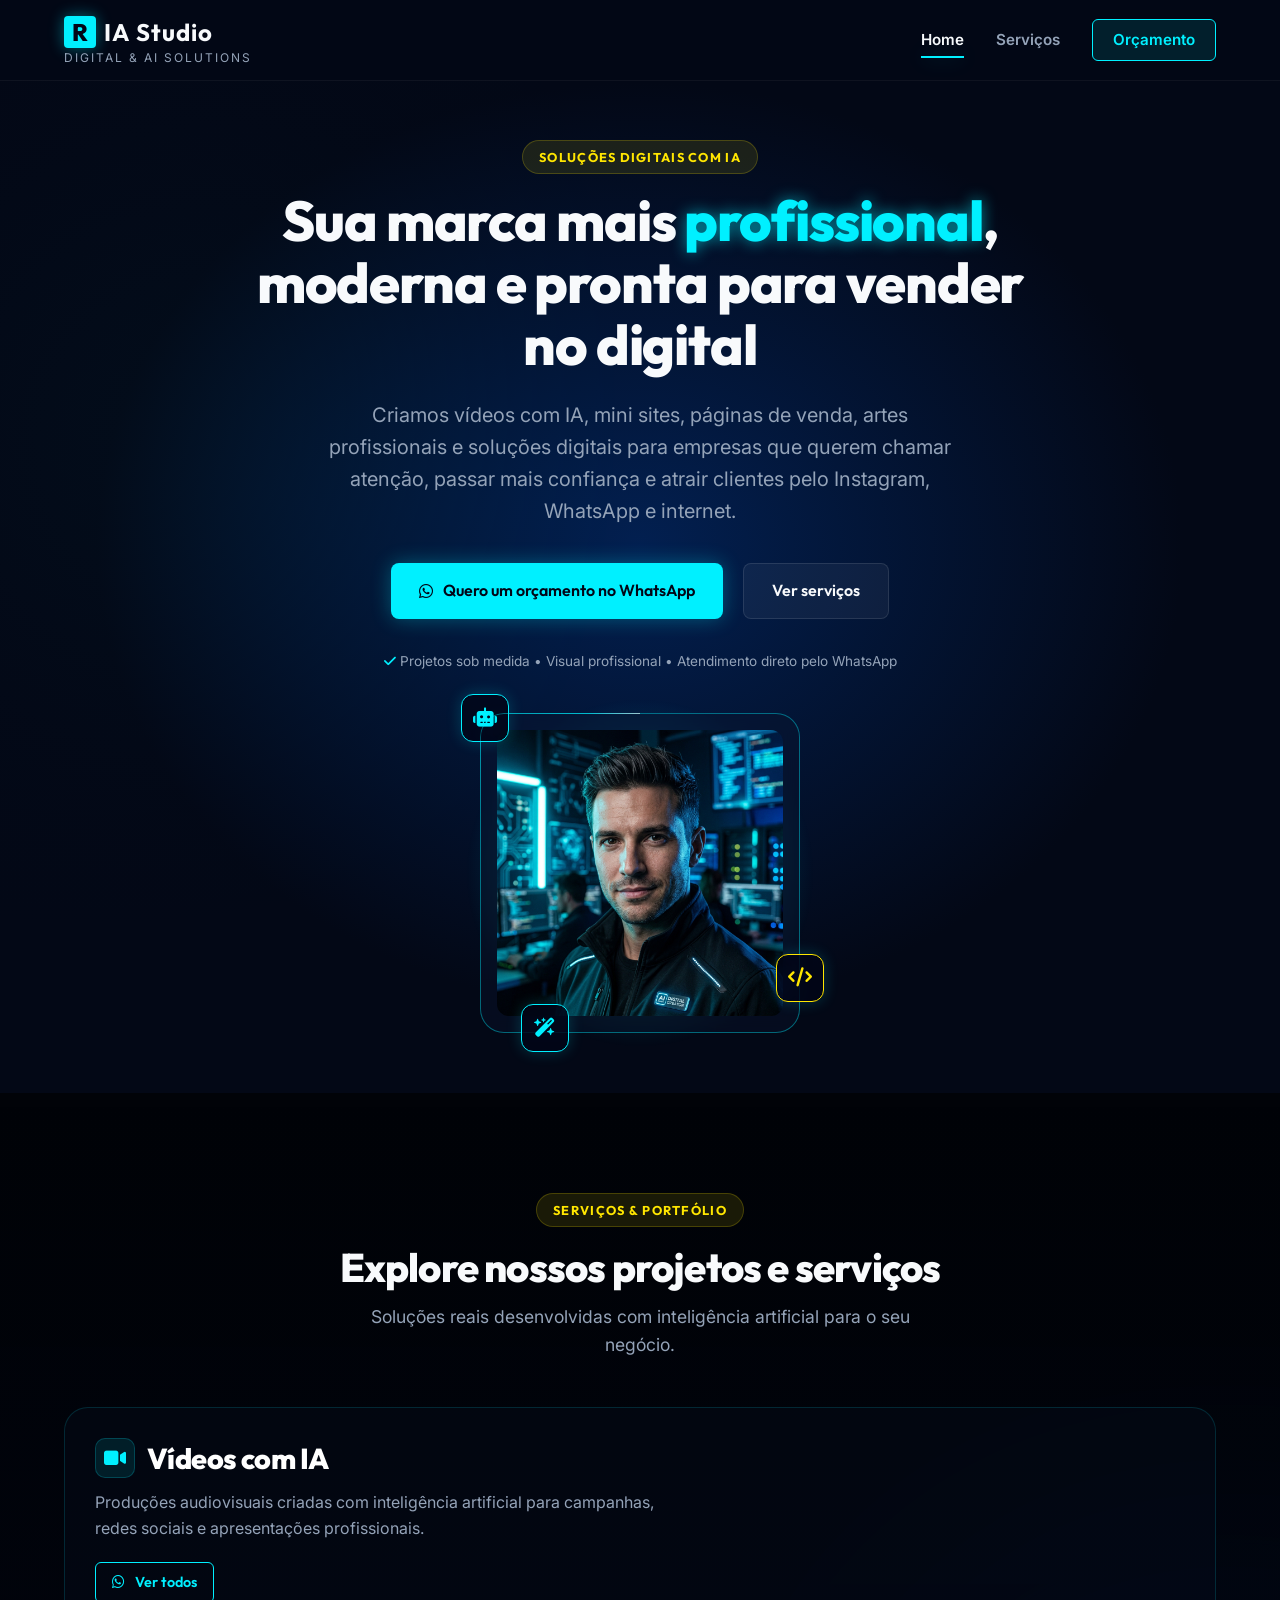
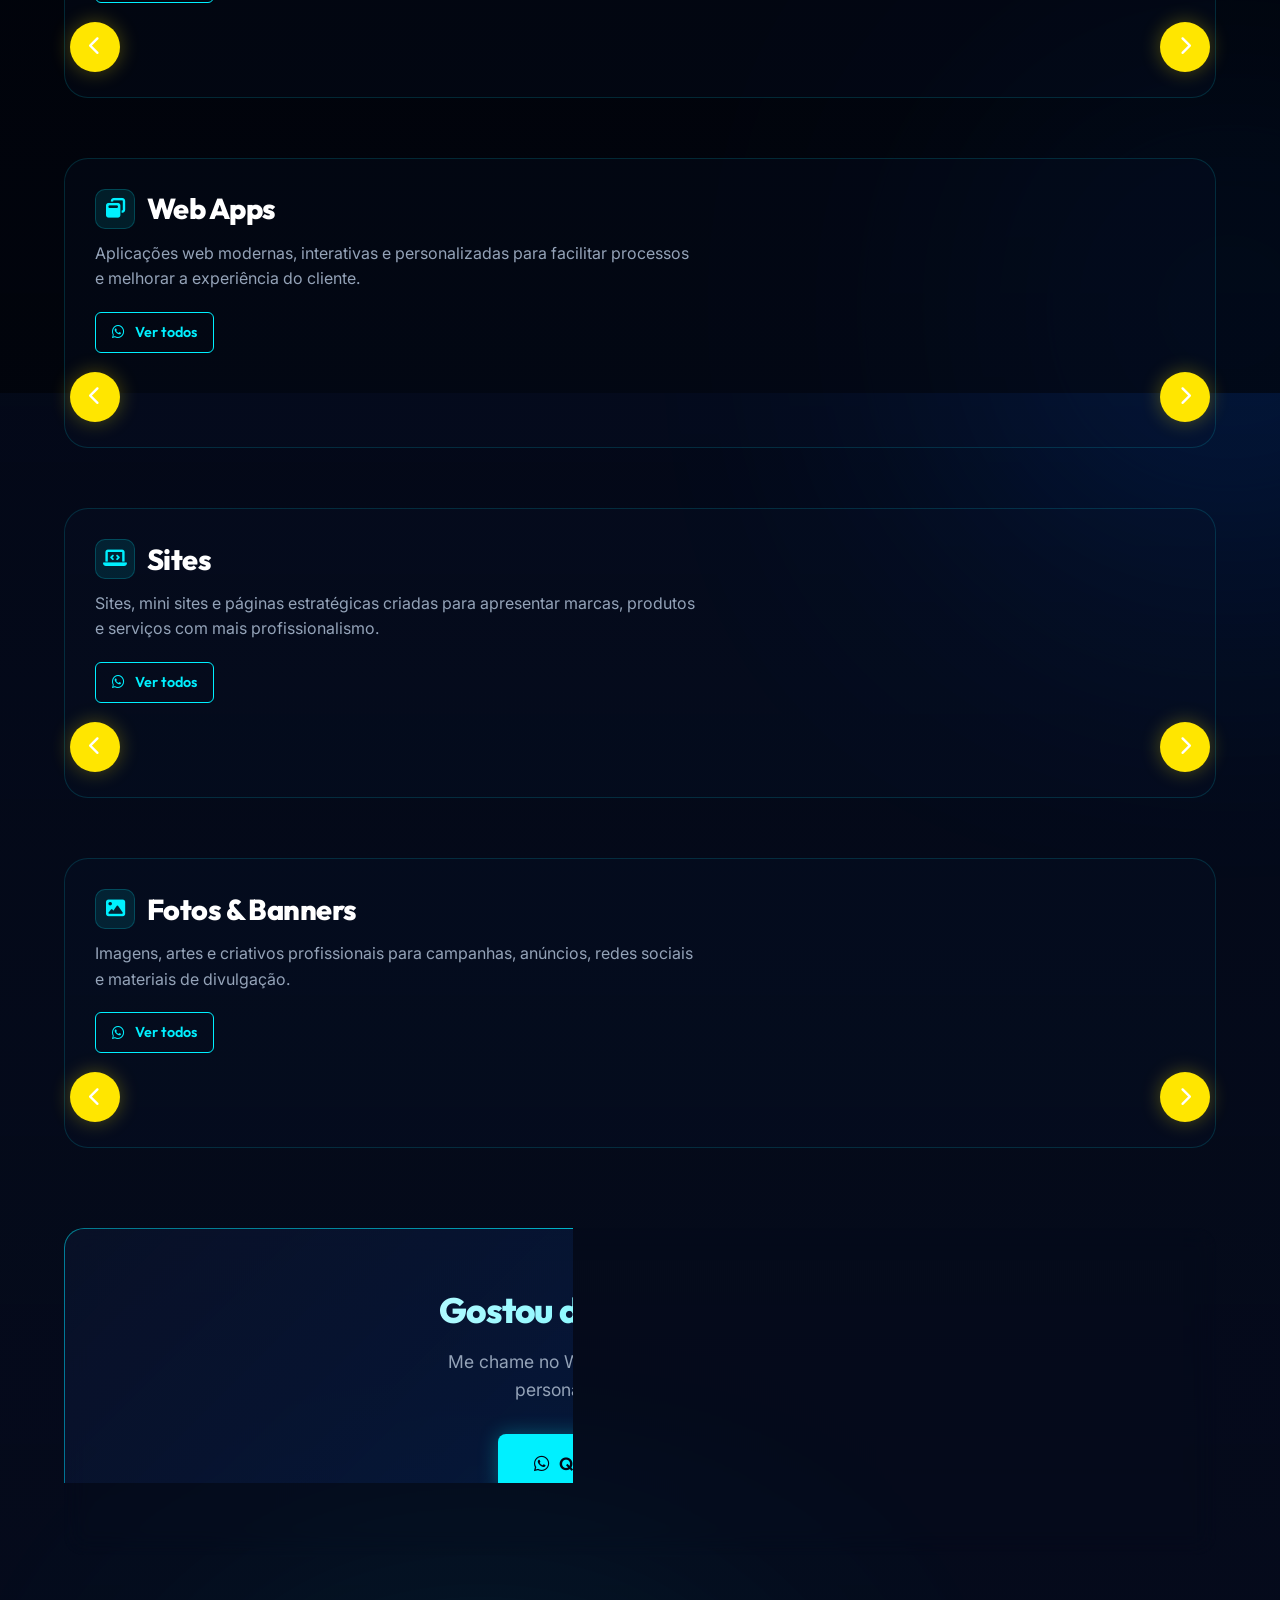
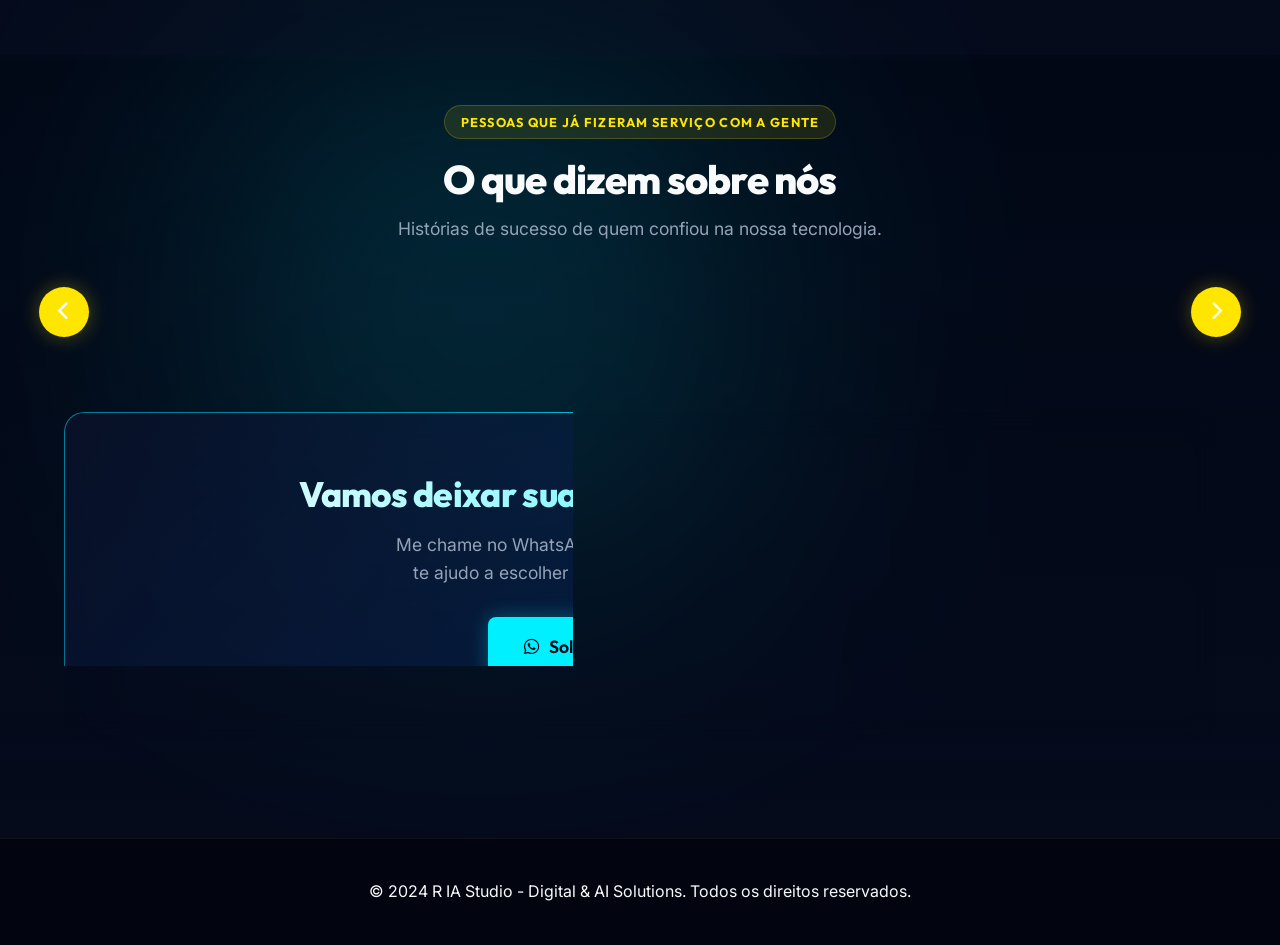
==== commit c11a6912: "feat: add secondary background video below hero" ====
--- a/index.html
+++ b/index.html
@@ -101,6 +101,21 @@
 
 
 
+    <!-- ==========================================
+         CONTEÚDO ABAIXO DO HERO (COM VÍDEO DE FUNDO)
+         ========================================== -->
+    <div id="after-hero-wrapper" class="after-hero-wrapper">
+        <div class="after-hero-video-container">
+            <div class="after-hero-video-sticky">
+                <video id="after-hero-video" class="after-hero-video" loop muted playsinline>
+                    <source src="https://res.cloudinary.com/dmxeqe939/video/upload/v1783693616/grok-video-fa10ad3f-e516-4d25-8772-a56add3b0eb8_yhgpg9.mp4" type="video/mp4">
+                </video>
+                <div class="after-hero-video-overlay"></div>
+            </div>
+        </div>
+
+        <div class="after-hero-content">
+
     <!-- SESSÃO 3: SERVIÇOS & PORTFÓLIO -->
     <section id="services" class="portfolio-section">
         <div class="container">
@@ -242,6 +257,9 @@
         </div>
     </footer>
 
+        </div> <!-- /.after-hero-content -->
+    </div> <!-- /#after-hero-wrapper -->
+
     <!-- ==========================================
        PAINEL ADMINISTRATIVO (ADMIN PANEL)
        ========================================== -->
--- a/style.css
+++ b/style.css
@@ -173,6 +173,7 @@
 
 /* Glassmorphism Cards */
 .card-glass {
+    position: relative;
     background: var(--bg-card);
     backdrop-filter: blur(12px);
     -webkit-backdrop-filter: blur(12px);
@@ -649,7 +650,7 @@
     flex: 0 0 calc(33.333% - 20px); /* 3 cards visible on desktop */
     display: flex;
     flex-direction: column;
-    overflow: hidden;
+    overflow: visible;
     opacity: 1;
     transform: scale(1);
     scroll-snap-align: start;
@@ -2579,3 +2580,110 @@
         word-break: break-word;
     }
 }
+
+/* ==========================================
+   ANIMATED SCANNER BORDER
+   ========================================== */
+@property --border-angle {
+    syntax: "<angle>";
+    inherits: true;
+    initial-value: 0turn;
+}
+
+.card-glass:not(.admin-modal-content)::before {
+    content: "";
+    position: absolute;
+    inset: -1px;
+    border-radius: inherit;
+    padding: 1px; /* border thickness */
+    background: conic-gradient(
+        from var(--border-angle),
+        transparent 70%,
+        rgba(0, 240, 255, 0.2) 80%,
+        var(--color-primary) 95%,
+        #ffffff 100%
+    );
+    -webkit-mask: 
+        linear-gradient(#fff 0 0) content-box, 
+        linear-gradient(#fff 0 0);
+    -webkit-mask-composite: xor;
+    mask-composite: exclude;
+    pointer-events: none;
+    animation: border-spin 4s linear infinite;
+    z-index: 2; /* Sits on top of the border, but below high z-index content if any */
+    opacity: 0.6;
+    transition: opacity 0.3s ease;
+}
+
+.card-glass:not(.admin-modal-content):hover::before {
+    opacity: 1;
+    animation-duration: 2s;
+}
+
+/* Stagger animations so they don't look perfectly synchronized */
+.card-glass:nth-child(1)::before { animation-delay: -0.5s; }
+.card-glass:nth-child(2)::before { animation-delay: -1.2s; }
+.card-glass:nth-child(3)::before { animation-delay: -2.7s; }
+.card-glass:nth-child(4)::before { animation-delay: -1.8s; }
+.card-glass:nth-child(5)::before { animation-delay: -3.1s; }
+.card-glass:nth-child(6)::before { animation-delay: -0.9s; }
+.card-glass:nth-child(7)::before { animation-delay: -2.2s; }
+
+@keyframes border-spin {
+    to {
+        --border-angle: 1turn;
+    }
+}
+
+@media (prefers-reduced-motion: reduce) {
+    .card-glass::before {
+        animation: none;
+        opacity: 0.2;
+    }
+}
+
+/* ==========================================
+   AFTER HERO VIDEO BACKGROUND
+   ========================================== */
+.after-hero-wrapper {
+    position: relative;
+    z-index: 1;
+}
+
+.after-hero-video-container {
+    position: absolute;
+    top: 0;
+    left: 0;
+    width: 100%;
+    height: 100%;
+    z-index: -1;
+    pointer-events: none;
+}
+
+.after-hero-video-sticky {
+    position: sticky;
+    top: 0;
+    width: 100%;
+    height: 100vh;
+    overflow: hidden;
+}
+
+.after-hero-video {
+    width: 100%;
+    height: 100%;
+    object-fit: cover;
+}
+
+.after-hero-video-overlay {
+    position: absolute;
+    top: 0;
+    left: 0;
+    width: 100%;
+    height: 100%;
+    background: rgba(0, 0, 0, 0.60);
+}
+
+.after-hero-content {
+    position: relative;
+    z-index: 1;
+}
